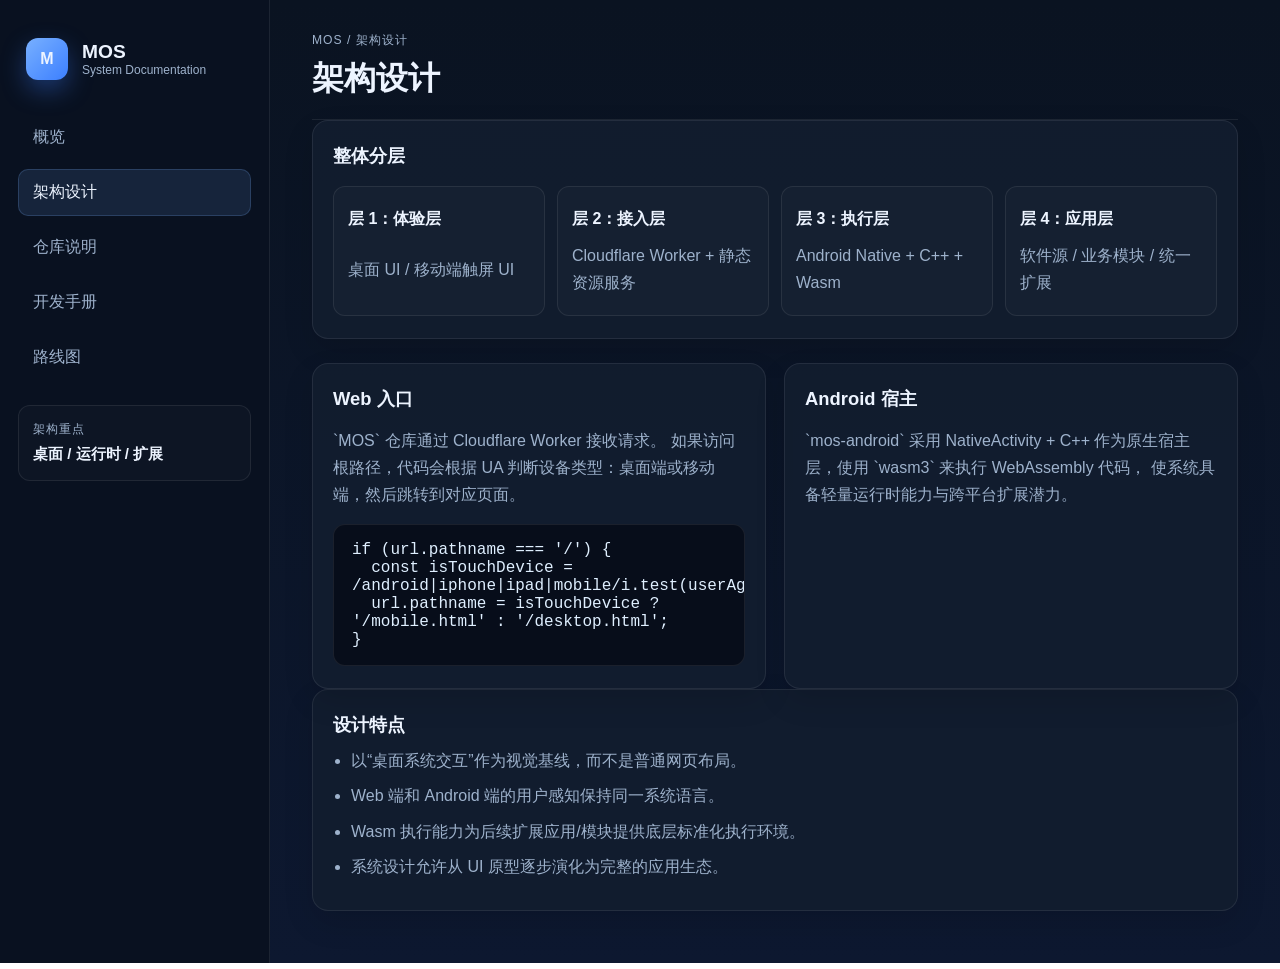
==== architecture.html @ e116a4de "为 mos-doc 创建 GitHub Pages 适配的完整文档站（含多页导航）" ====
<!doctype html>
<html lang="zh-CN">
  <head>
    <meta charset="utf-8" />
    <meta name="viewport" content="width=device-width, initial-scale=1" />
    <title>MOS 架构设计</title>
    <meta name="description" content="MOS 架构设计说明" />
    <link rel="stylesheet" href="./assets/style.css" />
  </head>
  <body>
    <div class="page-shell">
      <aside class="sidebar">
        <div class="brand-wrap">
          <div class="brand-mark">M</div>
          <div>
            <div class="brand-name">MOS</div>
            <div class="brand-subtitle">System Documentation</div>
          </div>
        </div>

        <nav class="nav" aria-label="主导航">
          <a class="nav-item" href="./index.html">概览</a>
          <a class="nav-item active" href="./architecture.html">架构设计</a>
          <a class="nav-item" href="./repos.html">仓库说明</a>
          <a class="nav-item" href="./development.html">开发手册</a>
          <a class="nav-item" href="./roadmap.html">路线图</a>
        </nav>

        <div class="mini-card">
          <div class="mini-label">架构重点</div>
          <div class="mini-value">桌面 / 运行时 / 扩展</div>
        </div>
      </aside>

      <main class="content">
        <header class="topbar">
          <div>
            <div class="crumb">MOS / 架构设计</div>
            <h1>架构设计</h1>
          </div>
        </header>

        <section class="card">
          <h3>整体分层</h3>
          <div class="layer-diagram">
            <div class="layer-box">
              <span class="layer-name">层 1：体验层</span>
              <span>桌面 UI / 移动端触屏 UI</span>
            </div>
            <div class="layer-box">
              <span class="layer-name">层 2：接入层</span>
              <span>Cloudflare Worker + 静态资源服务</span>
            </div>
            <div class="layer-box">
              <span class="layer-name">层 3：执行层</span>
              <span>Android Native + C++ + Wasm</span>
            </div>
            <div class="layer-box">
              <span class="layer-name">层 4：应用层</span>
              <span>软件源 / 业务模块 / 统一扩展</span>
            </div>
          </div>
        </section>

        <section class="card-grid two-col">
          <article class="card">
            <h3>Web 入口</h3>
            <p>
              `MOS` 仓库通过 Cloudflare Worker 接收请求。
              如果访问根路径，代码会根据 UA 判断设备类型：桌面端或移动端，然后跳转到对应页面。
            </p>
            <pre class="code-block">if (url.pathname === '/') {
  const isTouchDevice = /android|iphone|ipad|mobile/i.test(userAgent);
  url.pathname = isTouchDevice ? '/mobile.html' : '/desktop.html';
}</pre>
          </article>

          <article class="card">
            <h3>Android 宿主</h3>
            <p>
              `mos-android` 采用 NativeActivity + C++ 作为原生宿主层，使用 `wasm3` 来执行 WebAssembly 代码，
              使系统具备轻量运行时能力与跨平台扩展潜力。
            </p>
          </article>
        </section>

        <section class="card">
          <h3>设计特点</h3>
          <ul class="bullet-list">
            <li>以“桌面系统交互”作为视觉基线，而不是普通网页布局。</li>
            <li>Web 端和 Android 端的用户感知保持同一系统语言。</li>
            <li>Wasm 执行能力为后续扩展应用/模块提供底层标准化执行环境。</li>
            <li>系统设计允许从 UI 原型逐步演化为完整的应用生态。</li>
          </ul>
        </section>
      </main>
    </div>
  </body>
</html>
---- assets/style.css ----
:root {
  --bg: #0b1220;
  --bg-soft: #101b2d;
  --panel: #121d2f;
  --panel-strong: #17263f;
  --line: rgba(255,255,255,0.08);
  --line-strong: rgba(255,255,255,0.15);
  --text: #edf4ff;
  --muted: #9eb2cc;
  --primary: #78b0ff;
  --primary-strong: #3c7fff;
  --accent: #8bd8c7;
  --shadow: rgba(0, 0, 0, 0.2);
}

* { box-sizing: border-box; }
html { scroll-behavior: smooth; }
body {
  margin: 0;
  min-height: 100vh;
  background: linear-gradient(180deg, #0a1321 0%, #0d1830 100%);
  color: var(--text);
  font-family: "Segoe UI", "PingFang SC", "Microsoft YaHei", sans-serif;
}

a { color: inherit; text-decoration: none; }

.page-shell {
  display: grid;
  grid-template-columns: 270px minmax(0, 1fr);
  min-height: 100vh;
}

.sidebar {
  background: rgba(10, 18, 32, 0.98);
  border-right: 1px solid var(--line);
  padding: 28px 18px;
}

.brand-wrap {
  display: flex;
  align-items: center;
  gap: 14px;
  padding: 10px 8px 24px;
}

.brand-mark {
  width: 42px;
  height: 42px;
  border-radius: 12px;
  background: linear-gradient(135deg, var(--primary), var(--primary-strong));
  display: grid;
  place-items: center;
  font-weight: 800;
  box-shadow: 0 10px 25px rgba(60, 127, 255, 0.35);
}

.brand-name {
  font-size: 1.2rem;
  font-weight: 700;
}

.brand-subtitle {
  color: var(--muted);
  font-size: 0.75rem;
}

.nav {
  display: grid;
  gap: 8px;
  margin-top: 10px;
}

.nav-item {
  display: block;
  padding: 12px 14px;
  border-radius: 10px;
  color: var(--muted);
  border: 1px solid transparent;
  transition: 0.2s ease;
}

.nav-item:hover,
.nav-item.active {
  background: rgba(120, 176, 255, 0.12);
  color: var(--text);
  border-color: rgba(120, 176, 255, 0.2);
}

.mini-card {
  margin-top: 24px;
  padding: 16px 14px;
  border: 1px solid var(--line);
  border-radius: 12px;
  background: rgba(255,255,255,0.02);
}

.mini-label {
  color: var(--muted);
  font-size: 0.72rem;
  margin-bottom: 8px;
  letter-spacing: 0.08em;
  text-transform: uppercase;
}

.mini-value {
  font-size: 0.94rem;
  font-weight: 600;
}

.content {
  padding: 32px 42px 52px;
}

.topbar {
  display: flex;
  justify-content: space-between;
  align-items: center;
  padding-bottom: 18px;
  border-bottom: 1px solid var(--line);
}

.crumb {
  color: var(--muted);
  font-size: 0.76rem;
  letter-spacing: 0.08em;
  text-transform: uppercase;
}

h1 {
  margin: 8px 0 0;
  font-size: clamp(2rem, 2vw, 2.5rem);
}

h2 {
  margin: 0 0 12px;
  font-size: clamp(1.6rem, 2vw, 2.2rem);
}

h3 {
  margin-top: 0;
  margin-bottom: 10px;
  font-size: 1.15rem;
}

.header-action {
  display: inline-flex;
  align-items: center;
  justify-content: center;
  padding: 10px 16px;
  border-radius: 10px;
  background: rgba(120, 176, 255, 0.12);
  border: 1px solid rgba(120, 176, 255, 0.2);
}

.hero {
  margin-top: 28px;
  display: grid;
  grid-template-columns: 1.6fr 1fr;
  gap: 20px;
  background: linear-gradient(135deg, rgba(60,127,255,0.14), rgba(139,216,199,0.1));
  border: 1px solid var(--line-strong);
  border-radius: 18px;
  padding: 28px;
  box-shadow: 0 20px 35px var(--shadow);
}

.eyebrow {
  display: inline-block;
  margin-bottom: 10px;
  color: var(--accent);
  font-size: 0.75rem;
  font-weight: 700;
  letter-spacing: 0.12em;
  text-transform: uppercase;
}

.hero-text p {
  color: var(--muted);
  line-height: 1.8;
  margin: 0;
}

.hero-panel {
  display: grid;
  grid-template-columns: repeat(3, minmax(0, 1fr));
  gap: 12px;
  align-content: center;
}

.stat {
  padding: 18px 14px;
  border: 1px solid var(--line);
  border-radius: 12px;
  background: rgba(255,255,255,0.03);
  text-align: center;
}

.stat span {
  display: block;
  color: var(--muted);
  font-size: 0.72rem;
  margin-bottom: 10px;
}

.stat strong {
  font-size: 1.4rem;
}

.card-grid {
  display: grid;
  gap: 18px;
  margin-top: 24px;
}

.two-col {
  grid-template-columns: repeat(2, minmax(0, 1fr));
}

.card {
  background: rgba(18, 29, 47, 0.9);
  border: 1px solid var(--line);
  border-radius: 16px;
  padding: 22px 20px;
  box-shadow: 0 12px 30px rgba(0,0,0,0.12);
}

.card p,
.card li,
.card span {
  color: var(--muted);
  line-height: 1.7;
}

.stack {
  display: grid;
  gap: 12px;
  margin-top: 16px;
}

.stack-item {
  display: grid;
  gap: 4px;
  padding: 14px 16px;
  border: 1px solid var(--line);
  border-radius: 10px;
  background: rgba(255,255,255,0.02);
}

.stack-title {
  color: var(--text) !important;
  font-weight: 700;
}

.bullet-list,
.number-list {
  margin: 8px 0 0 18px;
  padding: 0;
}

.bullet-list li,
.number-list li {
  margin-bottom: 8px;
}

.compact li {
  margin-bottom: 6px;
}

.code-block {
  margin: 14px 0 0;
  padding: 16px 18px;
  border-radius: 12px;
  background: rgba(6, 11, 22, 0.8);
  border: 1px solid var(--line);
  color: #dfefff;
  font-family: "Consolas", "SFMono-Regular", monospace;
  white-space: pre-wrap;
  overflow-x: auto;
}

.layer-diagram {
  display: grid;
  grid-template-columns: repeat(4, minmax(0, 1fr));
  gap: 12px;
  margin-top: 18px;
}

.layer-box {
  display: grid;
  gap: 10px;
  padding: 18px 14px;
  min-height: 110px;
  border: 1px solid var(--line);
  border-radius: 12px;
  background: rgba(255,255,255,0.02);
}

.layer-name {
  color: var(--text) !important;
  font-weight: 700;
}

.milestone {
  min-height: 180px;
}

.phase {
  display: inline-block;
  margin-bottom: 8px;
  padding: 5px 10px;
  border-radius: 999px;
  background: rgba(139,216,199,0.12);
  color: var(--accent);
  font-size: 0.72rem;
  letter-spacing: 0.08em;
  text-transform: uppercase;
}

@media (max-width: 980px) {
  .page-shell {
    grid-template-columns: 1fr;
  }

  .sidebar {
    border-right: 0;
    border-bottom: 1px solid var(--line);
  }

  .content {
    padding: 24px 18px 40px;
  }

  .hero,
  .two-col,
  .layer-diagram {
    grid-template-columns: 1fr;
  }

  .hero-panel {
    grid-template-columns: repeat(3, minmax(0, 1fr));
  }
}

@media (max-width: 620px) {
  .hero-panel {
    grid-template-columns: 1fr;
  }

  .topbar {
    flex-direction: column;
    align-items: flex-start;
    gap: 12px;
  }
}
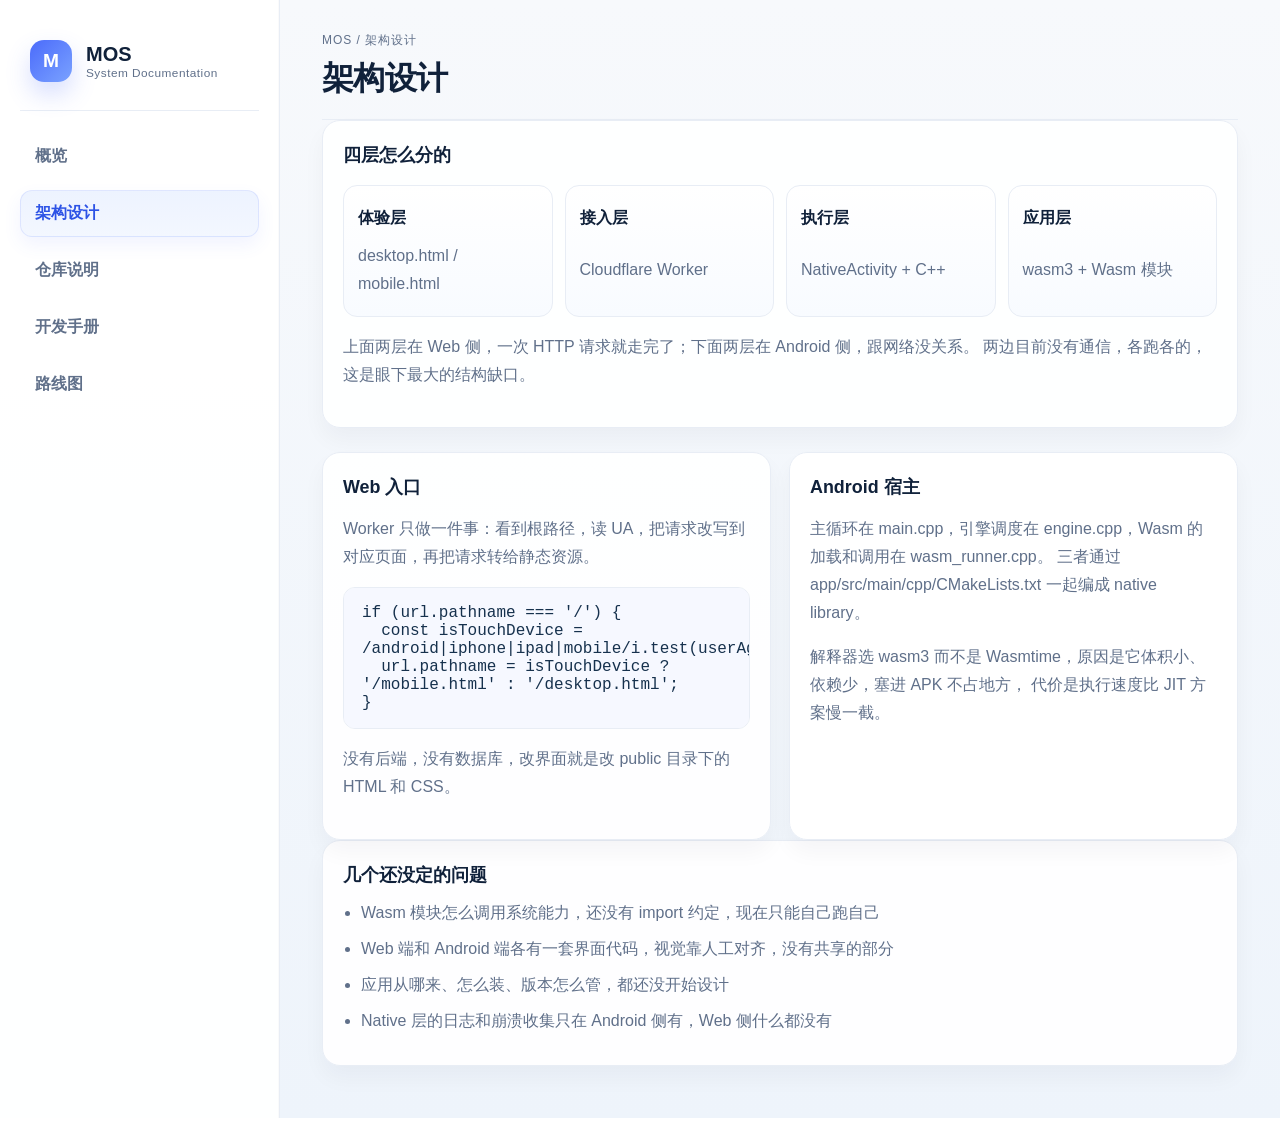
==== commit 58ce8f32: "重写文档站文案：改用具体事实描述现状，去掉空泛总结与装饰性模块" ====
--- a/architecture.html
+++ b/architecture.html
@@ -4,7 +4,7 @@
     <meta charset="utf-8" />
     <meta name="viewport" content="width=device-width, initial-scale=1" />
     <title>MOS 架构设计</title>
-    <meta name="description" content="MOS 架构设计说明" />
+    <meta name="description" content="MOS 的分层结构：Web 入口、Android 宿主与 Wasm 执行层" />
     <link rel="stylesheet" href="./assets/style.css" />
   </head>
   <body>
@@ -25,11 +25,6 @@
           <a class="nav-item" href="./development.html">开发手册</a>
           <a class="nav-item" href="./roadmap.html">路线图</a>
         </nav>
-
-        <div class="mini-card">
-          <div class="mini-label">架构重点</div>
-          <div class="mini-value">桌面 / 运行时 / 扩展</div>
-        </div>
       </aside>
 
       <main class="content">
@@ -41,158 +36,67 @@
         </header>
 
         <section class="card">
-          <h3>整体分层</h3>
+          <h3>四层怎么分的</h3>
           <div class="layer-diagram">
             <div class="layer-box">
-              <span class="layer-name">层 1：体验层</span>
-              <span>桌面 UI / 移动端触屏 UI</span>
+              <span class="layer-name">体验层</span>
+              <span>desktop.html / mobile.html</span>
             </div>
             <div class="layer-box">
-              <span class="layer-name">层 2：接入层</span>
-              <span>Cloudflare Worker + 静态资源服务</span>
+              <span class="layer-name">接入层</span>
+              <span>Cloudflare Worker</span>
             </div>
             <div class="layer-box">
-              <span class="layer-name">层 3：执行层</span>
-              <span>Android Native + C++ + Wasm</span>
+              <span class="layer-name">执行层</span>
+              <span>NativeActivity + C++</span>
             </div>
             <div class="layer-box">
-              <span class="layer-name">层 4：应用层</span>
-              <span>软件源 / 业务模块 / 统一扩展</span>
+              <span class="layer-name">应用层</span>
+              <span>wasm3 + Wasm 模块</span>
             </div>
           </div>
+          <p>
+            上面两层在 Web 侧，一次 HTTP 请求就走完了；下面两层在 Android 侧，跟网络没关系。
+            两边目前没有通信，各跑各的，这是眼下最大的结构缺口。
+          </p>
         </section>
 
         <section class="card-grid two-col">
           <article class="card">
             <h3>Web 入口</h3>
             <p>
-              `MOS` 仓库通过 Cloudflare Worker 接收请求。
-              如果访问根路径，代码会根据 UA 判断设备类型：桌面端或移动端，然后跳转到对应页面。
+              Worker 只做一件事：看到根路径，读 UA，把请求改写到对应页面，再把请求转给静态资源。
             </p>
             <pre class="code-block">if (url.pathname === '/') {
   const isTouchDevice = /android|iphone|ipad|mobile/i.test(userAgent);
   url.pathname = isTouchDevice ? '/mobile.html' : '/desktop.html';
 }</pre>
+            <p>没有后端，没有数据库，改界面就是改 public 目录下的 HTML 和 CSS。</p>
           </article>
 
           <article class="card">
             <h3>Android 宿主</h3>
             <p>
-              `mos-android` 采用 NativeActivity + C++ 作为原生宿主层，使用 `wasm3` 来执行 WebAssembly 代码，
-              使系统具备轻量运行时能力与跨平台扩展潜力。
+              主循环在 main.cpp，引擎调度在 engine.cpp，Wasm 的加载和调用在 wasm_runner.cpp。
+              三者通过 app/src/main/cpp/CMakeLists.txt 一起编成 native library。
+            </p>
+            <p>
+              解释器选 wasm3 而不是 Wasmtime，原因是它体积小、依赖少，塞进 APK 不占地方，
+              代价是执行速度比 JIT 方案慢一截。
             </p>
           </article>
         </section>
 
         <section class="card">
-          <h3>设计特点</h3>
+          <h3>几个还没定的问题</h3>
           <ul class="bullet-list">
-            <li>以“桌面系统交互”作为视觉基线，而不是普通网页布局。</li>
-            <li>Web 端和 Android 端的用户感知保持同一系统语言。</li>
-            <li>Wasm 执行能力为后续扩展应用/模块提供底层标准化执行环境。</li>
-            <li>系统设计允许从 UI 原型逐步演化为完整的应用生态。</li>
+            <li>Wasm 模块怎么调用系统能力，还没有 import 约定，现在只能自己跑自己</li>
+            <li>Web 端和 Android 端各有一套界面代码，视觉靠人工对齐，没有共享的部分</li>
+            <li>应用从哪来、怎么装、版本怎么管，都还没开始设计</li>
+            <li>Native 层的日志和崩溃收集只在 Android 侧有，Web 侧什么都没有</li>
           </ul>
         </section>
       </main>
     </div>
   </body>
 </html>
-
-
-
-
-
-
-
-
-
-
-
-
-
-
-
-
-
-
-
-
-
-
-
-
-
-
-
-
-
-
-
-
-
-
-
-
-
-
-
-
-
-
-
-
-
-
-
-
-
-
-
-
-
-
-
-
-
-
-
-
-
-
-
-
-
-
-
-
-
-
-
-
-
-
-
-
-
-
-
-
-
-
-
-
-
-
-
-
-
-
-
-
-
-
-
-
-
-
-
--- a/assets/style.css
+++ b/assets/style.css
@@ -1,16 +1,20 @@
 :root {
-  --bg: #0b1220;
-  --bg-soft: #101b2d;
-  --panel: #121d2f;
-  --panel-strong: #17263f;
-  --line: rgba(255,255,255,0.08);
-  --line-strong: rgba(255,255,255,0.15);
-  --text: #edf4ff;
-  --muted: #9eb2cc;
-  --primary: #78b0ff;
-  --primary-strong: #3c7fff;
-  --accent: #8bd8c7;
-  --shadow: rgba(0, 0, 0, 0.2);
+  --bg: #f5f7fb;
+  --bg-strong: #eef3fb;
+  --panel: #ffffff;
+  --panel-soft: #f8fbff;
+  --line: #e8edf5;
+  --line-strong: #dfe9f4;
+  --text: #1f2d3d;
+  --text-strong: #10213a;
+  --muted: #60708a;
+  --primary: #4b6bfb;
+  --primary-soft: #edf3ff;
+  --primary-strong: #2d53e6;
+  --accent: #18b4a7;
+  --warning: #fbbf24;
+  --shadow: rgba(31, 45, 61, 0.08);
+  --shadow-strong: rgba(31, 45, 61, 0.12);
 }
 
 * { box-sizing: border-box; }
@@ -18,94 +22,86 @@
 body {
   margin: 0;
   min-height: 100vh;
-  background: linear-gradient(180deg, #0a1321 0%, #0d1830 100%);
+  background: linear-gradient(180deg, #f7f9fc 0%, #eef4fb 100%);
   color: var(--text);
-  font-family: "Segoe UI", "PingFang SC", "Microsoft YaHei", sans-serif;
+  font-family: "Segoe UI", "PingFang SC", "Microsoft YaHei", "Helvetica Neue", sans-serif;
 }
 
 a { color: inherit; text-decoration: none; }
 
 .page-shell {
   display: grid;
-  grid-template-columns: 270px minmax(0, 1fr);
+  grid-template-columns: 280px minmax(0, 1fr);
   min-height: 100vh;
 }
 
 .sidebar {
-  background: rgba(10, 18, 32, 0.98);
+  background: rgba(255, 255, 255, 0.96);
   border-right: 1px solid var(--line);
-  padding: 28px 18px;
+  padding: 28px 20px;
+  box-shadow: inset -1px 0 0 rgba(30, 41, 59, 0.02);
 }
 
 .brand-wrap {
   display: flex;
   align-items: center;
   gap: 14px;
-  padding: 10px 8px 24px;
+  padding: 12px 10px 28px;
+  border-bottom: 1px solid var(--line);
 }
 
 .brand-mark {
   width: 42px;
   height: 42px;
-  border-radius: 12px;
-  background: linear-gradient(135deg, var(--primary), var(--primary-strong));
+  border-radius: 14px;
+  background: linear-gradient(135deg, var(--primary), #7aa2ff);
+  color: #fff;
   display: grid;
   place-items: center;
   font-weight: 800;
-  box-shadow: 0 10px 25px rgba(60, 127, 255, 0.35);
+  font-size: 1.2rem;
+  box-shadow: 0 12px 24px rgba(75, 107, 251, 0.22);
 }
 
 .brand-name {
-  font-size: 1.2rem;
-  font-weight: 700;
+  font-size: 1.25rem;
+  font-weight: 700;
+  color: var(--text-strong);
 }
 
 .brand-subtitle {
   color: var(--muted);
-  font-size: 0.75rem;
+  font-size: 0.74rem;
+  letter-spacing: 0.04em;
 }
 
 .nav {
   display: grid;
-  gap: 8px;
-  margin-top: 10px;
+  gap: 10px;
+  margin-top: 22px;
 }
 
 .nav-item {
   display: block;
   padding: 12px 14px;
-  border-radius: 10px;
+  border-radius: 12px;
   color: var(--muted);
   border: 1px solid transparent;
-  transition: 0.2s ease;
-}
-
-.nav-item:hover,
+  transition: all 0.2s ease;
+  font-weight: 600;
+}
+
+.nav-item:hover {
+  background: var(--primary-soft);
+  border-color: rgba(75, 107, 251, 0.1);
+  color: var(--primary-strong);
+}
+
 .nav-item.active {
-  background: rgba(120, 176, 255, 0.12);
-  color: var(--text);
-  border-color: rgba(120, 176, 255, 0.2);
-}
-
-.mini-card {
-  margin-top: 24px;
-  padding: 16px 14px;
-  border: 1px solid var(--line);
-  border-radius: 12px;
-  background: rgba(255,255,255,0.02);
-}
-
-.mini-label {
-  color: var(--muted);
-  font-size: 0.72rem;
-  margin-bottom: 8px;
-  letter-spacing: 0.08em;
-  text-transform: uppercase;
-}
-
-.mini-value {
-  font-size: 0.94rem;
-  font-weight: 600;
+  background: linear-gradient(180deg, var(--primary-soft) 0%, #f3f7ff 100%);
+  border-color: rgba(75, 107, 251, 0.12);
+  color: var(--primary-strong);
+  box-shadow: 0 8px 18px rgba(75, 107, 251, 0.08);
 }
 
 .content {
@@ -122,25 +118,30 @@
 
 .crumb {
   color: var(--muted);
-  font-size: 0.76rem;
+  font-size: 0.75rem;
   letter-spacing: 0.08em;
   text-transform: uppercase;
 }
 
 h1 {
   margin: 8px 0 0;
-  font-size: clamp(2rem, 2vw, 2.5rem);
+  color: var(--text-strong);
+  font-size: clamp(2rem, 2vw, 2.4rem);
+  letter-spacing: -0.02em;
 }
 
 h2 {
   margin: 0 0 12px;
-  font-size: clamp(1.6rem, 2vw, 2.2rem);
+  color: var(--text-strong);
+  font-size: clamp(1.6rem, 2vw, 2.1rem);
+  letter-spacing: -0.02em;
 }
 
 h3 {
   margin-top: 0;
-  margin-bottom: 10px;
-  font-size: 1.15rem;
+  margin-bottom: 12px;
+  color: var(--text-strong);
+  font-size: 1.12rem;
 }
 
 .header-action {
@@ -149,30 +150,22 @@
   justify-content: center;
   padding: 10px 16px;
   border-radius: 10px;
-  background: rgba(120, 176, 255, 0.12);
-  border: 1px solid rgba(120, 176, 255, 0.2);
+  background: linear-gradient(180deg, #ffffff 0%, #f5f8ff 100%);
+  border: 1px solid var(--line-strong);
+  color: var(--primary-strong);
+  font-weight: 700;
+  box-shadow: 0 8px 14px rgba(17, 24, 39, 0.04);
 }
 
 .hero {
-  margin-top: 28px;
-  display: grid;
-  grid-template-columns: 1.6fr 1fr;
-  gap: 20px;
-  background: linear-gradient(135deg, rgba(60,127,255,0.14), rgba(139,216,199,0.1));
+  margin-top: 26px;
+  display: grid;
+  grid-template-columns: 1fr;
+  background: linear-gradient(135deg, rgba(75,107,251,0.08), rgba(24,180,167,0.06));
   border: 1px solid var(--line-strong);
-  border-radius: 18px;
+  border-radius: 20px;
   padding: 28px;
-  box-shadow: 0 20px 35px var(--shadow);
-}
-
-.eyebrow {
-  display: inline-block;
-  margin-bottom: 10px;
-  color: var(--accent);
-  font-size: 0.75rem;
-  font-weight: 700;
-  letter-spacing: 0.12em;
-  text-transform: uppercase;
+  box-shadow: 0 18px 30px rgba(93, 116, 148, 0.08);
 }
 
 .hero-text p {
@@ -181,30 +174,8 @@
   margin: 0;
 }
 
-.hero-panel {
-  display: grid;
-  grid-template-columns: repeat(3, minmax(0, 1fr));
-  gap: 12px;
-  align-content: center;
-}
-
-.stat {
-  padding: 18px 14px;
-  border: 1px solid var(--line);
-  border-radius: 12px;
-  background: rgba(255,255,255,0.03);
-  text-align: center;
-}
-
-.stat span {
-  display: block;
-  color: var(--muted);
-  font-size: 0.72rem;
-  margin-bottom: 10px;
-}
-
-.stat strong {
-  font-size: 1.4rem;
+.hero-text p + p {
+  margin-top: 12px;
 }
 
 .card-grid {
@@ -218,18 +189,22 @@
 }
 
 .card {
-  background: rgba(18, 29, 47, 0.9);
-  border: 1px solid var(--line);
-  border-radius: 16px;
+  background: rgba(255,255,255,0.95);
+  border: 1px solid var(--line);
+  border-radius: 18px;
   padding: 22px 20px;
-  box-shadow: 0 12px 30px rgba(0,0,0,0.12);
+  box-shadow: 0 12px 22px rgba(15, 23, 42, 0.04);
 }
 
 .card p,
 .card li,
 .card span {
   color: var(--muted);
-  line-height: 1.7;
+  line-height: 1.75;
+}
+
+.en-line {
+  margin-top: 10px;
 }
 
 .stack {
@@ -243,18 +218,18 @@
   gap: 4px;
   padding: 14px 16px;
   border: 1px solid var(--line);
-  border-radius: 10px;
-  background: rgba(255,255,255,0.02);
+  border-radius: 12px;
+  background: linear-gradient(180deg, #ffffff 0%, #f9fbff 100%);
 }
 
 .stack-title {
-  color: var(--text) !important;
+  color: var(--text-strong) !important;
   font-weight: 700;
 }
 
 .bullet-list,
 .number-list {
-  margin: 8px 0 0 18px;
+  margin: 10px 0 0 18px;
   padding: 0;
 }
 
@@ -271,9 +246,9 @@
   margin: 14px 0 0;
   padding: 16px 18px;
   border-radius: 12px;
-  background: rgba(6, 11, 22, 0.8);
-  border: 1px solid var(--line);
-  color: #dfefff;
+  background: #f6f8ff;
+  border: 1px solid var(--line);
+  color: #16314d;
   font-family: "Consolas", "SFMono-Regular", monospace;
   white-space: pre-wrap;
   overflow-x: auto;
@@ -292,12 +267,13 @@
   padding: 18px 14px;
   min-height: 110px;
   border: 1px solid var(--line);
-  border-radius: 12px;
-  background: rgba(255,255,255,0.02);
+  border-radius: 14px;
+  background: linear-gradient(180deg, #ffffff 0%, #f8fbff 100%);
+  box-shadow: inset 0 1px 0 rgba(255,255,255,0.8);
 }
 
 .layer-name {
-  color: var(--text) !important;
+  color: var(--text-strong) !important;
   font-weight: 700;
 }
 
@@ -310,11 +286,67 @@
   margin-bottom: 8px;
   padding: 5px 10px;
   border-radius: 999px;
-  background: rgba(139,216,199,0.12);
-  color: var(--accent);
+  background: rgba(24,180,167,0.12);
+  color: #0d8e80;
   font-size: 0.72rem;
+  font-weight: 700;
   letter-spacing: 0.08em;
   text-transform: uppercase;
+}
+
+code {
+  padding: 1px 5px;
+  border-radius: 5px;
+  background: #eef3ff;
+  color: #16314d;
+  font-family: "Consolas", "SFMono-Regular", monospace;
+  font-size: 0.9em;
+}
+
+.card a {
+  color: var(--primary-strong);
+  text-decoration: underline;
+  text-underline-offset: 2px;
+}
+
+.content > p {
+  margin: 22px 0 0;
+  color: var(--muted);
+  line-height: 1.8;
+}
+
+.phase.doing {
+  background: rgba(251, 191, 36, 0.18);
+  color: #a16207;
+}
+
+.table-wrap {
+  margin-top: 16px;
+  overflow-x: auto;
+}
+
+.spec-table {
+  width: 100%;
+  border-collapse: collapse;
+  background: #ffffff;
+  border: 1px solid var(--line);
+  border-radius: 12px;
+  overflow: hidden;
+}
+
+.spec-table th,
+.spec-table td {
+  padding: 12px 14px;
+  border: 1px solid var(--line);
+  text-align: left;
+  vertical-align: top;
+  color: var(--muted);
+}
+
+.spec-table th {
+  color: var(--text-strong);
+  background: linear-gradient(180deg, #f9fbff 0%, #f1f6ff 100%);
+  font-weight: 700;
 }
 
 @media (max-width: 980px) {
@@ -331,22 +363,13 @@
     padding: 24px 18px 40px;
   }
 
-  .hero,
   .two-col,
   .layer-diagram {
     grid-template-columns: 1fr;
   }
-
-  .hero-panel {
-    grid-template-columns: repeat(3, minmax(0, 1fr));
-  }
 }
 
 @media (max-width: 620px) {
-  .hero-panel {
-    grid-template-columns: 1fr;
-  }
-
   .topbar {
     flex-direction: column;
     align-items: flex-start;
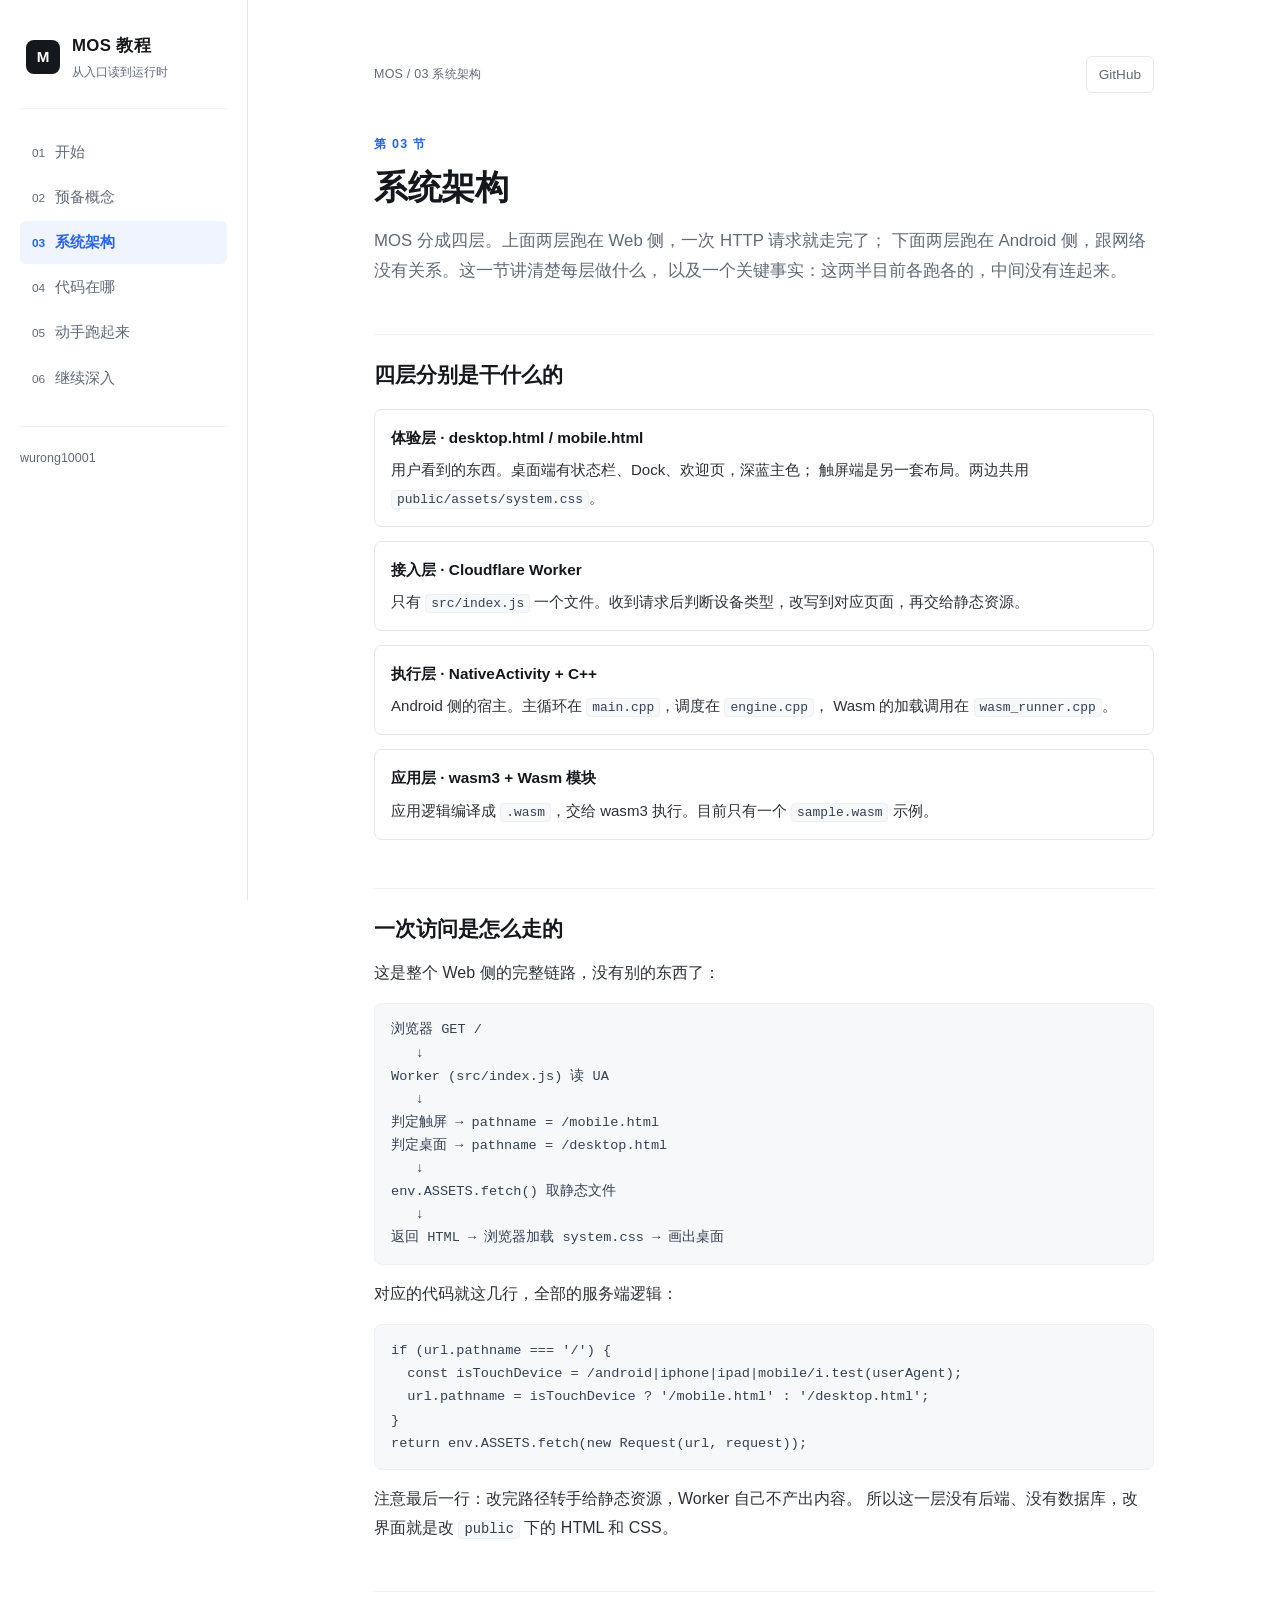
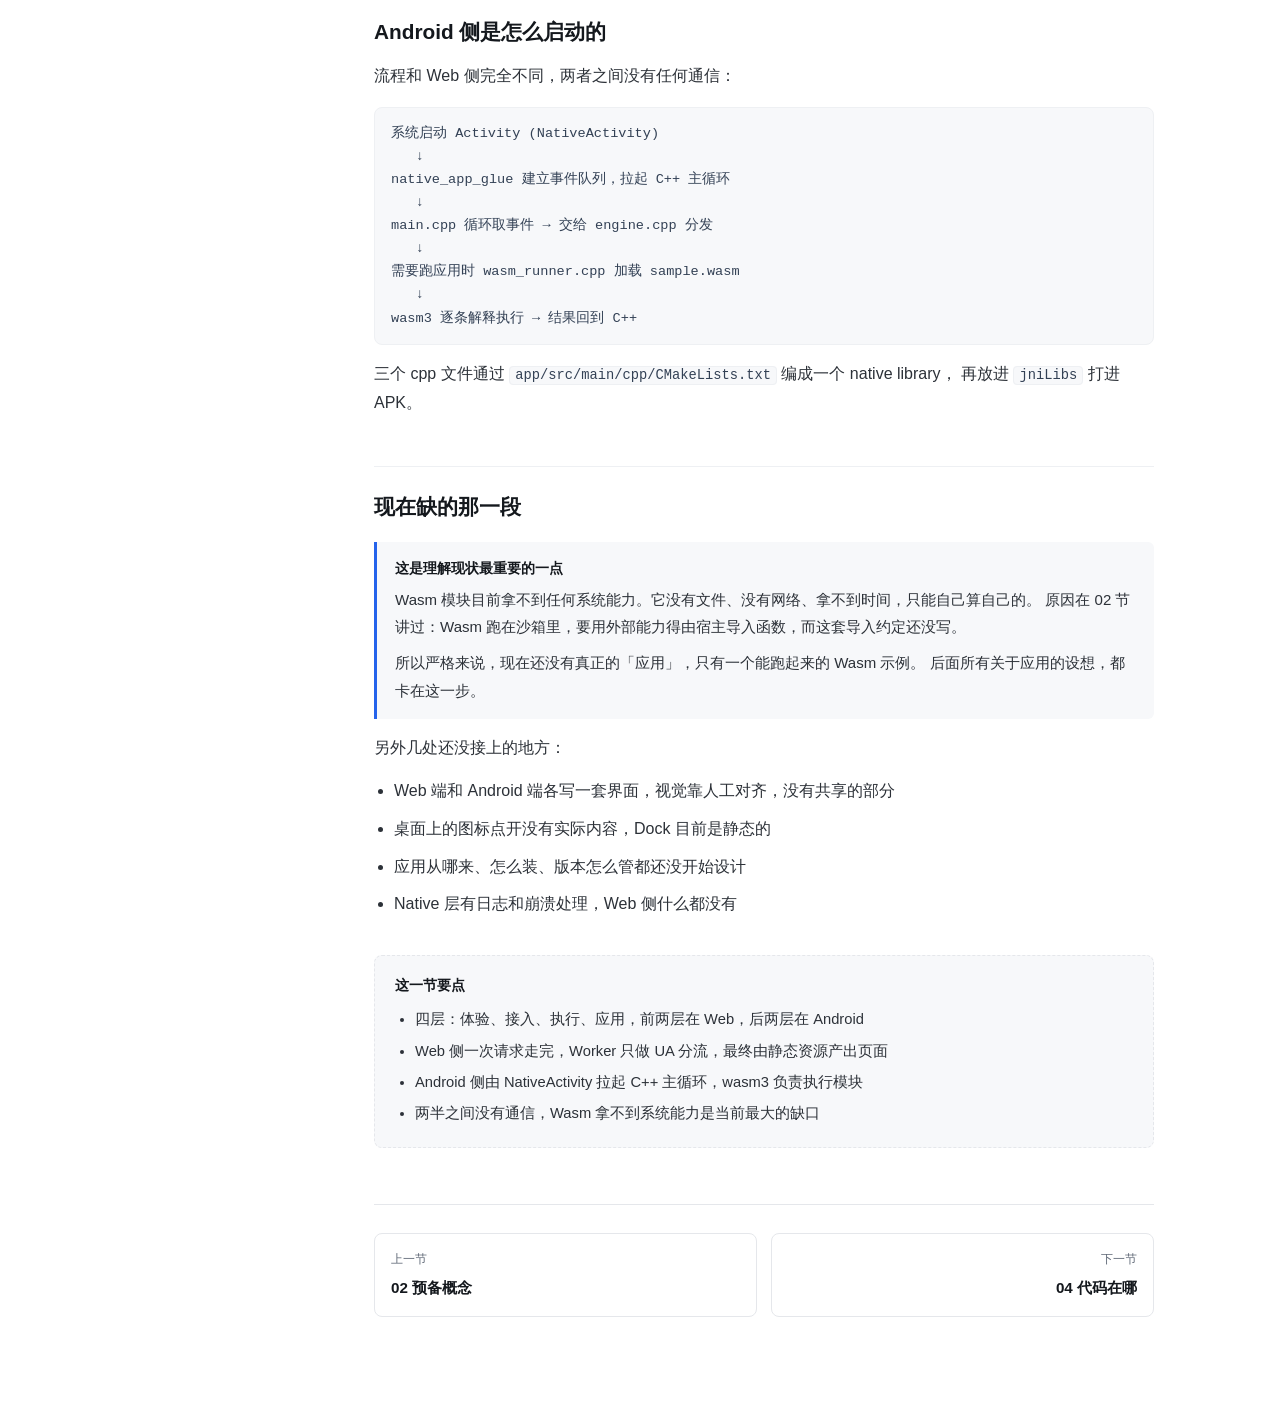
==== commit 59d71f32: "文档站改为教学教程结构：纯白阅读型排版，六章节顺序编排，新增预备概念页" ====
--- a/architecture.html
+++ b/architecture.html
@@ -3,8 +3,8 @@
   <head>
     <meta charset="utf-8" />
     <meta name="viewport" content="width=device-width, initial-scale=1" />
-    <title>MOS 架构设计</title>
-    <meta name="description" content="MOS 的分层结构：Web 入口、Android 宿主与 Wasm 执行层" />
+    <title>MOS 教程 · 系统架构</title>
+    <meta name="description" content="MOS 的四层结构：体验层、接入层、执行层、应用层，以及一次请求的实际走向" />
     <link rel="stylesheet" href="./assets/style.css" />
   </head>
   <body>
@@ -13,89 +13,151 @@
         <div class="brand-wrap">
           <div class="brand-mark">M</div>
           <div>
-            <div class="brand-name">MOS</div>
-            <div class="brand-subtitle">System Documentation</div>
+            <div class="brand-name">MOS 教程</div>
+            <div class="brand-subtitle">从入口读到运行时</div>
           </div>
         </div>
 
-        <nav class="nav" aria-label="主导航">
-          <a class="nav-item" href="./index.html">概览</a>
-          <a class="nav-item active" href="./architecture.html">架构设计</a>
-          <a class="nav-item" href="./repos.html">仓库说明</a>
-          <a class="nav-item" href="./development.html">开发手册</a>
-          <a class="nav-item" href="./roadmap.html">路线图</a>
+        <nav class="nav" aria-label="章节导航">
+          <a class="nav-item" href="./index.html"><span class="nav-no">01</span>开始</a>
+          <a class="nav-item" href="./concepts.html"><span class="nav-no">02</span>预备概念</a>
+          <a class="nav-item active" href="./architecture.html"><span class="nav-no">03</span>系统架构</a>
+          <a class="nav-item" href="./repos.html"><span class="nav-no">04</span>代码在哪</a>
+          <a class="nav-item" href="./development.html"><span class="nav-no">05</span>动手跑起来</a>
+          <a class="nav-item" href="./roadmap.html"><span class="nav-no">06</span>继续深入</a>
         </nav>
+
+        <div class="sidebar-foot">
+          <a href="https://github.com/wurong10001" target="_blank" rel="noreferrer">wurong10001</a>
+        </div>
       </aside>
 
       <main class="content">
-        <header class="topbar">
-          <div>
-            <div class="crumb">MOS / 架构设计</div>
-            <h1>架构设计</h1>
-          </div>
-        </header>
+        <div class="wrap">
+          <header class="topbar">
+            <div class="crumb">MOS / 03 系统架构</div>
+            <a class="header-action" href="https://github.com/wurong10001" target="_blank" rel="noreferrer">GitHub</a>
+          </header>
 
-        <section class="card">
-          <h3>四层怎么分的</h3>
-          <div class="layer-diagram">
-            <div class="layer-box">
-              <span class="layer-name">体验层</span>
-              <span>desktop.html / mobile.html</span>
+          <span class="lesson-no">第 03 节</span>
+          <h1>系统架构</h1>
+
+          <p class="lead">
+            MOS 分成四层。上面两层跑在 Web 侧，一次 HTTP 请求就走完了；
+            下面两层跑在 Android 侧，跟网络没有关系。这一节讲清楚每层做什么，
+            以及一个关键事实：这两半目前各跑各的，中间没有连起来。
+          </p>
+
+          <h2>四层分别是干什么的</h2>
+          <div class="term-list">
+            <div class="term">
+              <span class="term-name">体验层 · desktop.html / mobile.html</span>
+              <p>
+                用户看到的东西。桌面端有状态栏、Dock、欢迎页，深蓝主色；
+                触屏端是另一套布局。两边共用 <code>public/assets/system.css</code>。
+              </p>
             </div>
-            <div class="layer-box">
-              <span class="layer-name">接入层</span>
-              <span>Cloudflare Worker</span>
+            <div class="term">
+              <span class="term-name">接入层 · Cloudflare Worker</span>
+              <p>
+                只有 <code>src/index.js</code> 一个文件。收到请求后判断设备类型，改写到对应页面，再交给静态资源。
+              </p>
             </div>
-            <div class="layer-box">
-              <span class="layer-name">执行层</span>
-              <span>NativeActivity + C++</span>
+            <div class="term">
+              <span class="term-name">执行层 · NativeActivity + C++</span>
+              <p>
+                Android 侧的宿主。主循环在 <code>main.cpp</code>，调度在 <code>engine.cpp</code>，
+                Wasm 的加载调用在 <code>wasm_runner.cpp</code>。
+              </p>
             </div>
-            <div class="layer-box">
-              <span class="layer-name">应用层</span>
-              <span>wasm3 + Wasm 模块</span>
+            <div class="term">
+              <span class="term-name">应用层 · wasm3 + Wasm 模块</span>
+              <p>
+                应用逻辑编译成 <code>.wasm</code>，交给 wasm3 执行。目前只有一个 <code>sample.wasm</code> 示例。
+              </p>
             </div>
           </div>
-          <p>
-            上面两层在 Web 侧，一次 HTTP 请求就走完了；下面两层在 Android 侧，跟网络没关系。
-            两边目前没有通信，各跑各的，这是眼下最大的结构缺口。
-          </p>
-        </section>
 
-        <section class="card-grid two-col">
-          <article class="card">
-            <h3>Web 入口</h3>
-            <p>
-              Worker 只做一件事：看到根路径，读 UA，把请求改写到对应页面，再把请求转给静态资源。
-            </p>
-            <pre class="code-block">if (url.pathname === '/') {
+          <h2>一次访问是怎么走的</h2>
+          <p>这是整个 Web 侧的完整链路，没有别的东西了：</p>
+          <pre class="flow">浏览器 GET /
+   ↓
+Worker (src/index.js) 读 UA
+   ↓
+判定触屏 → pathname = /mobile.html
+判定桌面 → pathname = /desktop.html
+   ↓
+env.ASSETS.fetch() 取静态文件
+   ↓
+返回 HTML → 浏览器加载 system.css → 画出桌面</pre>
+          <p>对应的代码就这几行，全部的服务端逻辑：</p>
+          <pre class="code-block">if (url.pathname === '/') {
   const isTouchDevice = /android|iphone|ipad|mobile/i.test(userAgent);
   url.pathname = isTouchDevice ? '/mobile.html' : '/desktop.html';
-}</pre>
-            <p>没有后端，没有数据库，改界面就是改 public 目录下的 HTML 和 CSS。</p>
-          </article>
+}
+return env.ASSETS.fetch(new Request(url, request));</pre>
+          <p>
+            注意最后一行：改完路径转手给静态资源，Worker 自己不产出内容。
+            所以这一层没有后端、没有数据库，改界面就是改 <code>public</code> 下的 HTML 和 CSS。
+          </p>
 
-          <article class="card">
-            <h3>Android 宿主</h3>
+          <h2>Android 侧是怎么启动的</h2>
+          <p>流程和 Web 侧完全不同，两者之间没有任何通信：</p>
+          <pre class="flow">系统启动 Activity (NativeActivity)
+   ↓
+native_app_glue 建立事件队列，拉起 C++ 主循环
+   ↓
+main.cpp 循环取事件 → 交给 engine.cpp 分发
+   ↓
+需要跑应用时 wasm_runner.cpp 加载 sample.wasm
+   ↓
+wasm3 逐条解释执行 → 结果回到 C++</pre>
+          <p>
+            三个 cpp 文件通过 <code>app/src/main/cpp/CMakeLists.txt</code> 编成一个 native library，
+            再放进 <code>jniLibs</code> 打进 APK。
+          </p>
+
+          <h2>现在缺的那一段</h2>
+          <div class="callout">
+            <span class="label">这是理解现状最重要的一点</span>
             <p>
-              主循环在 main.cpp，引擎调度在 engine.cpp，Wasm 的加载和调用在 wasm_runner.cpp。
-              三者通过 app/src/main/cpp/CMakeLists.txt 一起编成 native library。
+              Wasm 模块目前拿不到任何系统能力。它没有文件、没有网络、拿不到时间，只能自己算自己的。
+              原因在 02 节讲过：Wasm 跑在沙箱里，要用外部能力得由宿主导入函数，而这套导入约定还没写。
             </p>
             <p>
-              解释器选 wasm3 而不是 Wasmtime，原因是它体积小、依赖少，塞进 APK 不占地方，
-              代价是执行速度比 JIT 方案慢一截。
+              所以严格来说，现在还没有真正的「应用」，只有一个能跑起来的 Wasm 示例。
+              后面所有关于应用的设想，都卡在这一步。
             </p>
-          </article>
-        </section>
+          </div>
+          <p>另外几处还没接上的地方：</p>
+          <ul class="bullet-list">
+            <li>Web 端和 Android 端各写一套界面，视觉靠人工对齐，没有共享的部分</li>
+            <li>桌面上的图标点开没有实际内容，Dock 目前是静态的</li>
+            <li>应用从哪来、怎么装、版本怎么管都还没开始设计</li>
+            <li>Native 层有日志和崩溃处理，Web 侧什么都没有</li>
+          </ul>
 
-        <section class="card">
-          <h3>几个还没定的问题</h3>
-          <ul class="bullet-list">
-            <li>Wasm 模块怎么调用系统能力，还没有 import 约定，现在只能自己跑自己</li>
-            <li>Web 端和 Android 端各有一套界面代码，视觉靠人工对齐，没有共享的部分</li>
-            <li>应用从哪来、怎么装、版本怎么管，都还没开始设计</li>
-            <li>Native 层的日志和崩溃收集只在 Android 侧有，Web 侧什么都没有</li>
-          </ul>
-        </section>
+          <div class="check">
+            <h3>这一节要点</h3>
+            <ul>
+              <li>四层：体验、接入、执行、应用，前两层在 Web，后两层在 Android</li>
+              <li>Web 侧一次请求走完，Worker 只做 UA 分流，最终由静态资源产出页面</li>
+              <li>Android 侧由 NativeActivity 拉起 C++ 主循环，wasm3 负责执行模块</li>
+              <li>两半之间没有通信，Wasm 拿不到系统能力是当前最大的缺口</li>
+            </ul>
+          </div>
+
+          <nav class="pager">
+            <a class="pager-item" href="./concepts.html">
+              <span>上一节</span>
+              <strong>02 预备概念</strong>
+            </a>
+            <a class="pager-item pager-next" href="./repos.html">
+              <span>下一节</span>
+              <strong>04 代码在哪</strong>
+            </a>
+          </nav>
+        </div>
       </main>
     </div>
   </body>
--- a/assets/style.css
+++ b/assets/style.css
@@ -1,236 +1,306 @@
 :root {
-  --bg: #f5f7fb;
-  --bg-strong: #eef3fb;
-  --panel: #ffffff;
-  --panel-soft: #f8fbff;
-  --line: #e8edf5;
-  --line-strong: #dfe9f4;
-  --text: #1f2d3d;
-  --text-strong: #10213a;
-  --muted: #60708a;
-  --primary: #4b6bfb;
-  --primary-soft: #edf3ff;
-  --primary-strong: #2d53e6;
-  --accent: #18b4a7;
-  --warning: #fbbf24;
-  --shadow: rgba(31, 45, 61, 0.08);
-  --shadow-strong: rgba(31, 45, 61, 0.12);
+  --bg: #ffffff;
+  --soft: #f7f8fa;
+  --line: #e5e7eb;
+  --line-soft: #eef0f3;
+  --text: #2c3138;
+  --text-strong: #14181d;
+  --muted: #616a78;
+  --primary: #2563eb;
+  --primary-soft: #eff4ff;
+  --code-bg: #f7f8fa;
 }
 
 * { box-sizing: border-box; }
+
 html { scroll-behavior: smooth; }
+
 body {
   margin: 0;
   min-height: 100vh;
-  background: linear-gradient(180deg, #f7f9fc 0%, #eef4fb 100%);
+  background: var(--bg);
   color: var(--text);
-  font-family: "Segoe UI", "PingFang SC", "Microsoft YaHei", "Helvetica Neue", sans-serif;
-}
-
-a { color: inherit; text-decoration: none; }
+  font-family: -apple-system, BlinkMacSystemFont, "Segoe UI", "PingFang SC", "Hiragino Sans GB", "Microsoft YaHei", sans-serif;
+  font-size: 16px;
+  line-height: 1.85;
+  -webkit-font-smoothing: antialiased;
+}
+
+a { color: var(--primary); text-decoration: none; }
+a:hover { text-decoration: underline; }
 
 .page-shell {
   display: grid;
-  grid-template-columns: 280px minmax(0, 1fr);
+  grid-template-columns: 248px minmax(0, 1fr);
   min-height: 100vh;
 }
 
+/* 侧边栏 */
 .sidebar {
-  background: rgba(255, 255, 255, 0.96);
+  background: var(--bg);
   border-right: 1px solid var(--line);
-  padding: 28px 20px;
-  box-shadow: inset -1px 0 0 rgba(30, 41, 59, 0.02);
+  padding: 30px 20px 40px;
+  position: sticky;
+  top: 0;
+  height: 100vh;
+  overflow-y: auto;
 }
 
 .brand-wrap {
   display: flex;
   align-items: center;
-  gap: 14px;
-  padding: 12px 10px 28px;
-  border-bottom: 1px solid var(--line);
+  gap: 12px;
+  padding: 0 6px 24px;
+  border-bottom: 1px solid var(--line-soft);
 }
 
 .brand-mark {
-  width: 42px;
-  height: 42px;
-  border-radius: 14px;
-  background: linear-gradient(135deg, var(--primary), #7aa2ff);
+  width: 34px;
+  height: 34px;
+  border-radius: 8px;
+  background: var(--text-strong);
   color: #fff;
   display: grid;
   place-items: center;
-  font-weight: 800;
-  font-size: 1.2rem;
-  box-shadow: 0 12px 24px rgba(75, 107, 251, 0.22);
+  font-weight: 700;
+  font-size: 0.95rem;
+  flex-shrink: 0;
 }
 
 .brand-name {
-  font-size: 1.25rem;
+  font-size: 1.05rem;
   font-weight: 700;
   color: var(--text-strong);
+  letter-spacing: 0.02em;
 }
 
 .brand-subtitle {
   color: var(--muted);
+  font-size: 0.76rem;
+}
+
+.nav {
+  display: grid;
+  gap: 2px;
+  margin-top: 22px;
+}
+
+.nav-item {
+  display: flex;
+  align-items: baseline;
+  gap: 10px;
+  padding: 8px 10px;
+  border-radius: 6px;
+  color: var(--muted);
+  font-size: 0.92rem;
+  border-left: 2px solid transparent;
+  transition: background 0.15s ease, color 0.15s ease;
+}
+
+.nav-item:hover {
+  background: var(--soft);
+  color: var(--text);
+  text-decoration: none;
+}
+
+.nav-no {
   font-size: 0.74rem;
-  letter-spacing: 0.04em;
-}
-
-.nav {
-  display: grid;
-  gap: 10px;
-  margin-top: 22px;
-}
-
-.nav-item {
-  display: block;
-  padding: 12px 14px;
-  border-radius: 12px;
-  color: var(--muted);
-  border: 1px solid transparent;
-  transition: all 0.2s ease;
+  color: var(--muted);
+  font-variant-numeric: tabular-nums;
+}
+
+.nav-item.active {
+  background: var(--primary-soft);
+  color: var(--primary);
   font-weight: 600;
 }
 
-.nav-item:hover {
-  background: var(--primary-soft);
-  border-color: rgba(75, 107, 251, 0.1);
-  color: var(--primary-strong);
-}
-
-.nav-item.active {
-  background: linear-gradient(180deg, var(--primary-soft) 0%, #f3f7ff 100%);
-  border-color: rgba(75, 107, 251, 0.12);
-  color: var(--primary-strong);
-  box-shadow: 0 8px 18px rgba(75, 107, 251, 0.08);
-}
-
+.nav-item.active .nav-no { color: var(--primary); }
+
+.sidebar-foot {
+  margin-top: 26px;
+  padding-top: 20px;
+  border-top: 1px solid var(--line-soft);
+  font-size: 0.78rem;
+  color: var(--muted);
+}
+
+.sidebar-foot a { color: var(--muted); }
+.sidebar-foot a:hover { color: var(--primary); }
+
+/* 内容区 */
 .content {
-  padding: 32px 42px 52px;
+  padding: 56px 48px 88px;
+}
+
+.wrap {
+  max-width: 780px;
+  margin: 0 auto;
 }
 
 .topbar {
   display: flex;
   justify-content: space-between;
   align-items: center;
-  padding-bottom: 18px;
-  border-bottom: 1px solid var(--line);
+  margin-bottom: 40px;
 }
 
 .crumb {
   color: var(--muted);
-  font-size: 0.75rem;
-  letter-spacing: 0.08em;
-  text-transform: uppercase;
+  font-size: 0.78rem;
+  letter-spacing: 0.02em;
+}
+
+.header-action {
+  font-size: 0.85rem;
+  color: var(--muted);
+  border: 1px solid var(--line);
+  border-radius: 6px;
+  padding: 5px 12px;
+}
+
+.header-action:hover {
+  border-color: var(--primary);
+  color: var(--primary);
+  text-decoration: none;
+}
+
+/* 章节头 */
+.lesson-no {
+  display: block;
+  color: var(--primary);
+  font-size: 0.78rem;
+  font-weight: 600;
+  letter-spacing: 0.1em;
+  margin-bottom: 10px;
 }
 
 h1 {
-  margin: 8px 0 0;
-  color: var(--text-strong);
-  font-size: clamp(2rem, 2vw, 2.4rem);
-  letter-spacing: -0.02em;
+  margin: 0;
+  color: var(--text-strong);
+  font-size: 2.1rem;
+  line-height: 1.3;
+  letter-spacing: -0.01em;
+}
+
+.lead {
+  margin: 16px 0 0;
+  font-size: 1.05rem;
+  color: var(--muted);
+  line-height: 1.8;
 }
 
 h2 {
-  margin: 0 0 12px;
-  color: var(--text-strong);
-  font-size: clamp(1.6rem, 2vw, 2.1rem);
-  letter-spacing: -0.02em;
+  margin: 48px 0 14px;
+  padding-top: 24px;
+  border-top: 1px solid var(--line-soft);
+  color: var(--text-strong);
+  font-size: 1.3rem;
+  line-height: 1.5;
 }
 
 h3 {
-  margin-top: 0;
-  margin-bottom: 12px;
-  color: var(--text-strong);
-  font-size: 1.12rem;
-}
-
-.header-action {
-  display: inline-flex;
-  align-items: center;
-  justify-content: center;
-  padding: 10px 16px;
-  border-radius: 10px;
-  background: linear-gradient(180deg, #ffffff 0%, #f5f8ff 100%);
-  border: 1px solid var(--line-strong);
-  color: var(--primary-strong);
+  margin: 30px 0 10px;
+  color: var(--text-strong);
+  font-size: 1.02rem;
   font-weight: 700;
-  box-shadow: 0 8px 14px rgba(17, 24, 39, 0.04);
-}
-
-.hero {
-  margin-top: 26px;
-  display: grid;
-  grid-template-columns: 1fr;
-  background: linear-gradient(135deg, rgba(75,107,251,0.08), rgba(24,180,167,0.06));
-  border: 1px solid var(--line-strong);
-  border-radius: 20px;
-  padding: 28px;
-  box-shadow: 0 18px 30px rgba(93, 116, 148, 0.08);
-}
-
-.hero-text p {
-  color: var(--muted);
-  line-height: 1.8;
-  margin: 0;
-}
-
-.hero-text p + p {
-  margin-top: 12px;
-}
-
-.card-grid {
-  display: grid;
-  gap: 18px;
-  margin-top: 24px;
-}
-
-.two-col {
-  grid-template-columns: repeat(2, minmax(0, 1fr));
-}
-
-.card {
-  background: rgba(255,255,255,0.95);
-  border: 1px solid var(--line);
-  border-radius: 18px;
-  padding: 22px 20px;
-  box-shadow: 0 12px 22px rgba(15, 23, 42, 0.04);
-}
-
-.card p,
-.card li,
-.card span {
-  color: var(--muted);
-  line-height: 1.75;
-}
-
-.en-line {
-  margin-top: 10px;
-}
-
-.stack {
-  display: grid;
-  gap: 12px;
-  margin-top: 16px;
-}
-
-.stack-item {
-  display: grid;
-  gap: 4px;
+}
+
+p {
+  margin: 14px 0 0;
+  line-height: 1.85;
+}
+
+h2 + p,
+h3 + p { margin-top: 10px; }
+
+strong { color: var(--text-strong); font-weight: 600; }
+
+code {
+  padding: 1px 5px;
+  border-radius: 4px;
+  background: var(--code-bg);
+  border: 1px solid var(--line-soft);
+  color: #334155;
+  font-family: "SFMono-Regular", Consolas, "Liberation Mono", monospace;
+  font-size: 0.86em;
+}
+
+/* 代码块 */
+.code-block,
+.flow {
+  margin: 16px 0 0;
   padding: 14px 16px;
-  border: 1px solid var(--line);
-  border-radius: 12px;
-  background: linear-gradient(180deg, #ffffff 0%, #f9fbff 100%);
-}
-
-.stack-title {
-  color: var(--text-strong) !important;
+  border-radius: 8px;
+  background: var(--code-bg);
+  border: 1px solid var(--line-soft);
+  color: #334155;
+  font-family: "SFMono-Regular", Consolas, "Liberation Mono", monospace;
+  font-size: 0.85rem;
+  line-height: 1.7;
+  overflow-x: auto;
+}
+
+.code-block { white-space: pre-wrap; }
+.flow { white-space: pre; }
+
+/* 提示框 */
+.callout {
+  margin: 20px 0 0;
+  padding: 14px 18px;
+  background: var(--soft);
+  border-left: 3px solid var(--primary);
+  border-radius: 0 6px 6px 0;
+  font-size: 0.94rem;
+  color: var(--text);
+}
+
+.callout p { margin: 0; }
+.callout p + p { margin-top: 8px; }
+.callout .label {
+  display: block;
+  font-weight: 600;
+  color: var(--text-strong);
+  margin-bottom: 4px;
+  font-size: 0.86rem;
+}
+
+/* 步骤 */
+.steps {
+  margin: 18px 0 0;
+  padding: 0;
+  list-style: none;
+  counter-reset: step;
+}
+
+.steps > li {
+  position: relative;
+  padding: 0 0 0 38px;
+  margin-bottom: 18px;
+  counter-increment: step;
+}
+
+.steps > li::before {
+  content: counter(step);
+  position: absolute;
+  left: 0;
+  top: 2px;
+  width: 24px;
+  height: 24px;
+  border-radius: 50%;
+  background: var(--primary-soft);
+  color: var(--primary);
+  font-size: 0.78rem;
   font-weight: 700;
-}
-
+  display: grid;
+  place-items: center;
+}
+
+/* 列表 */
 .bullet-list,
 .number-list {
-  margin: 10px 0 0 18px;
-  padding: 0;
+  margin: 14px 0 0;
+  padding-left: 20px;
 }
 
 .bullet-list li,
@@ -238,142 +308,151 @@
   margin-bottom: 8px;
 }
 
-.compact li {
-  margin-bottom: 6px;
-}
-
-.code-block {
-  margin: 14px 0 0;
-  padding: 16px 18px;
-  border-radius: 12px;
-  background: #f6f8ff;
+.compact li { margin-bottom: 4px; }
+
+/* 术语表 */
+.term-list {
+  margin: 18px 0 0;
+  display: grid;
+  gap: 14px;
+}
+
+.term {
+  padding: 14px 16px;
   border: 1px solid var(--line);
-  color: #16314d;
-  font-family: "Consolas", "SFMono-Regular", monospace;
-  white-space: pre-wrap;
-  overflow-x: auto;
-}
-
-.layer-diagram {
-  display: grid;
-  grid-template-columns: repeat(4, minmax(0, 1fr));
-  gap: 12px;
-  margin-top: 18px;
-}
-
-.layer-box {
-  display: grid;
-  gap: 10px;
-  padding: 18px 14px;
-  min-height: 110px;
+  border-radius: 8px;
+}
+
+.term-name {
+  display: block;
+  font-weight: 700;
+  color: var(--text-strong);
+  font-size: 0.96rem;
+  margin-bottom: 4px;
+}
+
+.term p { margin: 0; font-size: 0.94rem; }
+
+/* 卡片 */
+.card-grid {
+  display: grid;
+  gap: 16px;
+  margin-top: 20px;
+}
+
+.two-col { grid-template-columns: repeat(2, minmax(0, 1fr)); }
+
+.card {
+  background: var(--bg);
   border: 1px solid var(--line);
-  border-radius: 14px;
-  background: linear-gradient(180deg, #ffffff 0%, #f8fbff 100%);
-  box-shadow: inset 0 1px 0 rgba(255,255,255,0.8);
-}
-
-.layer-name {
-  color: var(--text-strong) !important;
-  font-weight: 700;
-}
-
-.milestone {
-  min-height: 180px;
-}
-
-.phase {
-  display: inline-block;
-  margin-bottom: 8px;
-  padding: 5px 10px;
-  border-radius: 999px;
-  background: rgba(24,180,167,0.12);
-  color: #0d8e80;
-  font-size: 0.72rem;
-  font-weight: 700;
-  letter-spacing: 0.08em;
-  text-transform: uppercase;
-}
-
-code {
-  padding: 1px 5px;
-  border-radius: 5px;
-  background: #eef3ff;
-  color: #16314d;
-  font-family: "Consolas", "SFMono-Regular", monospace;
-  font-size: 0.9em;
-}
-
-.card a {
-  color: var(--primary-strong);
-  text-decoration: underline;
-  text-underline-offset: 2px;
-}
-
-.content > p {
-  margin: 22px 0 0;
-  color: var(--muted);
-  line-height: 1.8;
-}
-
-.phase.doing {
-  background: rgba(251, 191, 36, 0.18);
-  color: #a16207;
-}
-
+  border-radius: 8px;
+  padding: 18px 20px;
+}
+
+.card h3 { margin-top: 0; }
+.card p { font-size: 0.94rem; margin-top: 8px; }
+
+/* 表格 */
 .table-wrap {
-  margin-top: 16px;
+  margin: 18px 0 0;
   overflow-x: auto;
 }
 
 .spec-table {
   width: 100%;
   border-collapse: collapse;
-  background: #ffffff;
-  border: 1px solid var(--line);
-  border-radius: 12px;
-  overflow: hidden;
+  font-size: 0.92rem;
 }
 
 .spec-table th,
 .spec-table td {
-  padding: 12px 14px;
+  padding: 10px 14px;
   border: 1px solid var(--line);
   text-align: left;
   vertical-align: top;
-  color: var(--muted);
 }
 
 .spec-table th {
-  color: var(--text-strong);
-  background: linear-gradient(180deg, #f9fbff 0%, #f1f6ff 100%);
-  font-weight: 700;
+  background: var(--soft);
+  color: var(--text-strong);
+  font-weight: 600;
+}
+
+/* 小结 */
+.check {
+  margin-top: 36px;
+  padding: 16px 20px;
+  border: 1px dashed var(--line);
+  border-radius: 8px;
+  background: var(--soft);
+}
+
+.check h3 { margin: 0 0 8px; font-size: 0.9rem; }
+.check ul { margin: 0; padding-left: 20px; font-size: 0.92rem; }
+.check li { margin-bottom: 4px; }
+
+/* 翻页 */
+.pager {
+  display: grid;
+  grid-template-columns: repeat(2, minmax(0, 1fr));
+  gap: 14px;
+  margin-top: 56px;
+  padding-top: 28px;
+  border-top: 1px solid var(--line);
+}
+
+.pager-item {
+  display: block;
+  padding: 14px 16px;
+  border: 1px solid var(--line);
+  border-radius: 8px;
+}
+
+.pager-item:hover {
+  border-color: var(--primary);
+  text-decoration: none;
+}
+
+.pager-item span {
+  display: block;
+  font-size: 0.76rem;
+  color: var(--muted);
+  margin-bottom: 2px;
+}
+
+.pager-item strong {
+  font-size: 0.95rem;
+  color: var(--text-strong);
+  font-weight: 600;
+}
+
+.pager-next { text-align: right; }
+
+.pager-empty {
+  border: 1px dashed var(--line-soft);
+  border-radius: 8px;
 }
 
 @media (max-width: 980px) {
-  .page-shell {
-    grid-template-columns: 1fr;
-  }
+  .page-shell { grid-template-columns: 1fr; }
 
   .sidebar {
+    position: static;
+    height: auto;
     border-right: 0;
     border-bottom: 1px solid var(--line);
+    padding: 20px 18px 16px;
   }
 
-  .content {
-    padding: 24px 18px 40px;
-  }
-
-  .two-col,
-  .layer-diagram {
-    grid-template-columns: 1fr;
-  }
+  .content { padding: 32px 20px 64px; }
+
+  .two-col { grid-template-columns: 1fr; }
+
+  h1 { font-size: 1.7rem; }
 }
 
 @media (max-width: 620px) {
-  .topbar {
-    flex-direction: column;
-    align-items: flex-start;
-    gap: 12px;
-  }
-}
-
+  .pager { grid-template-columns: 1fr; }
+  .pager-next { text-align: left; }
+  .topbar { flex-direction: column; align-items: flex-start; gap: 12px; }
+}
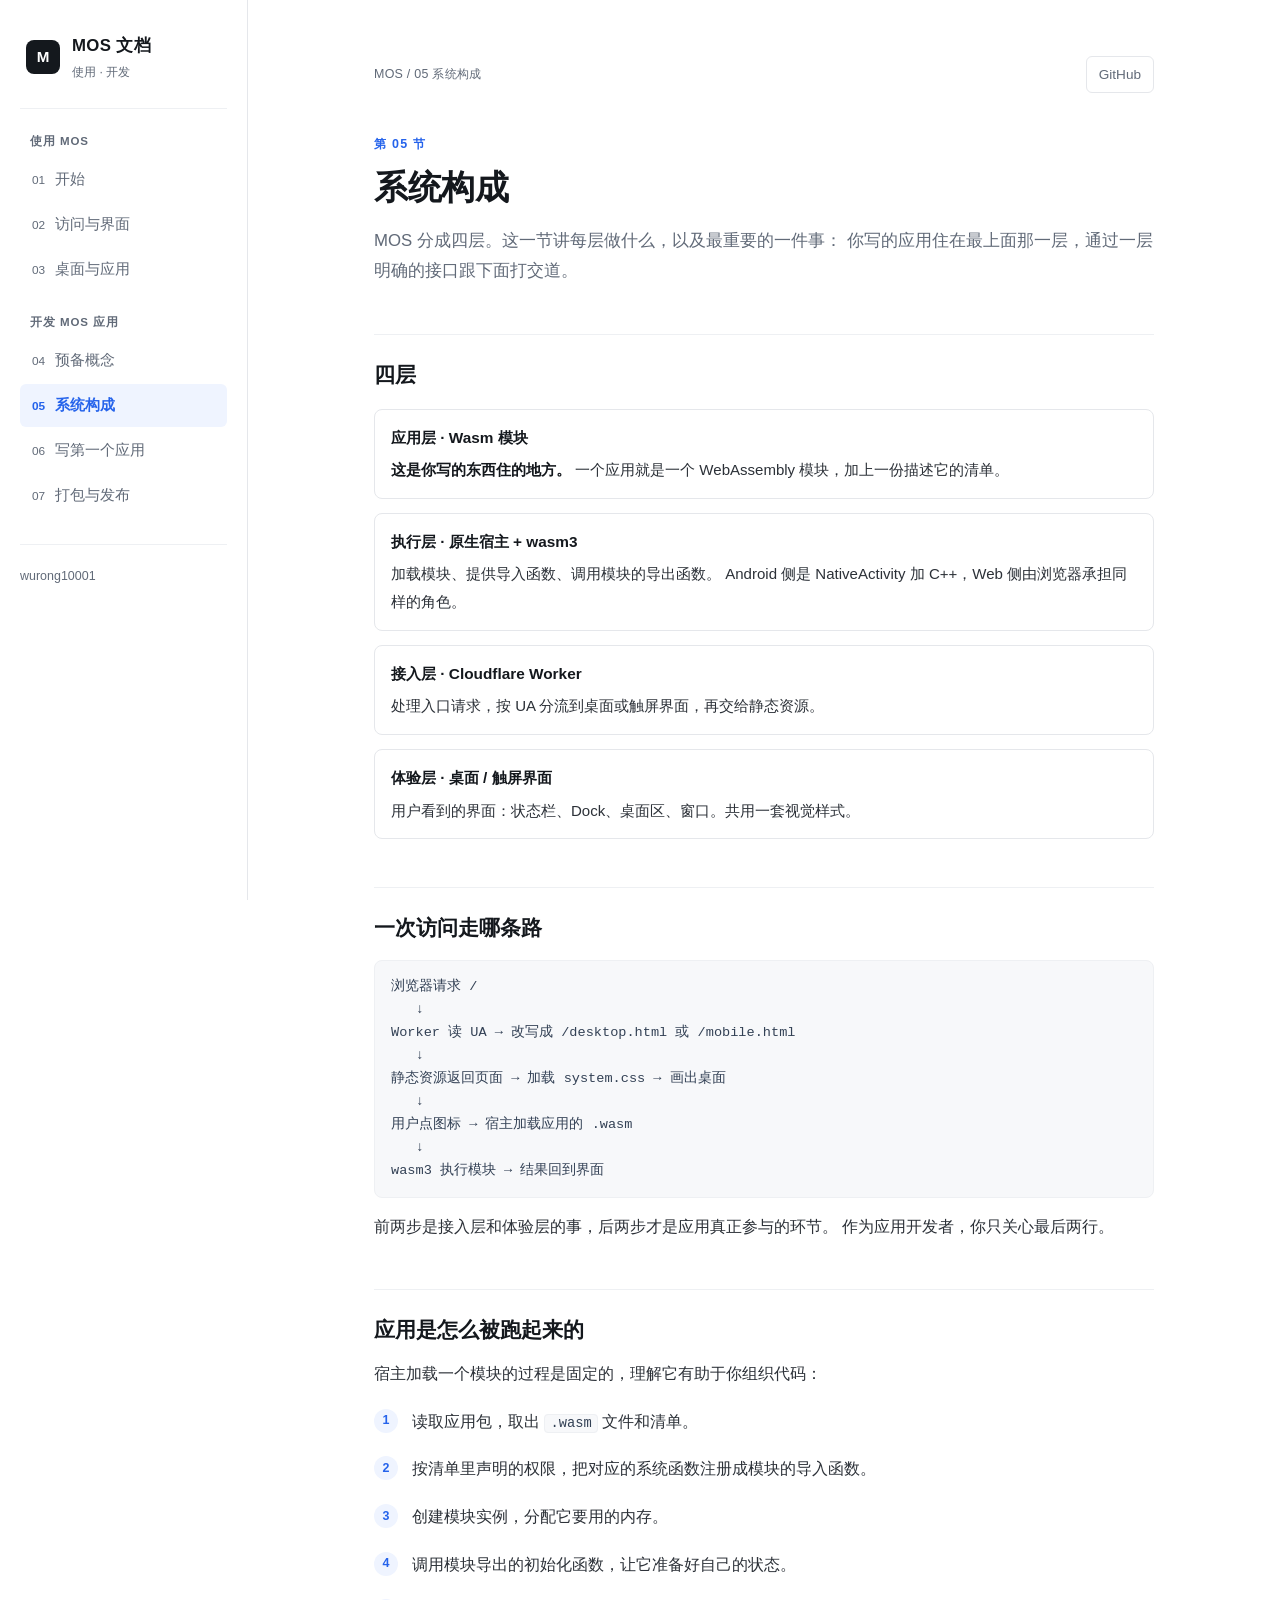
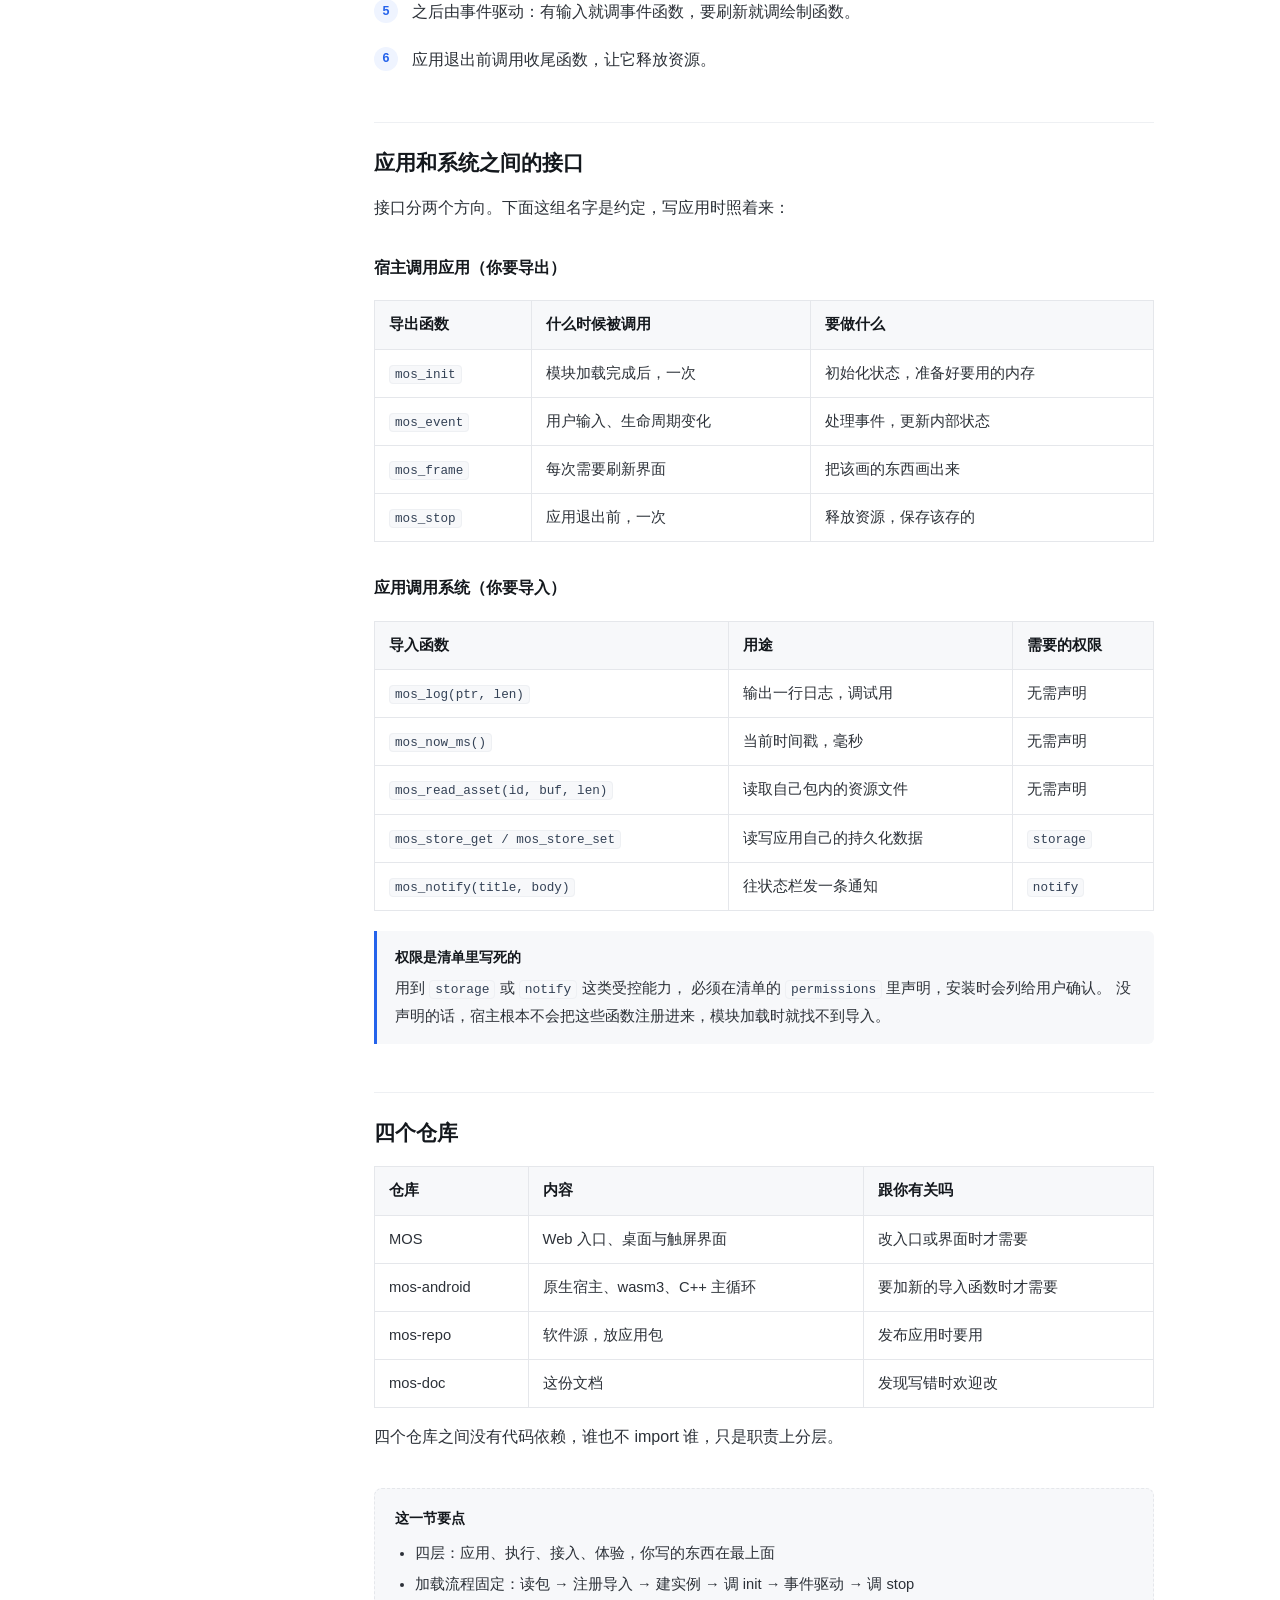
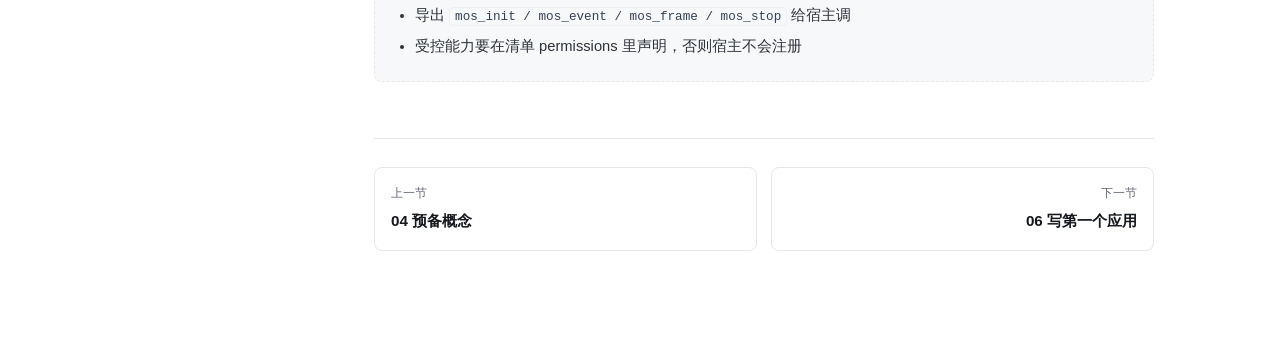
==== commit c1632cbd: "文档改为面向使用者与应用开发者两条线：新增访问与界面、桌面与应用、写第一个应用、打包与发布，移除项目现状章节" ====
--- a/architecture.html
+++ b/architecture.html
@@ -3,8 +3,8 @@
   <head>
     <meta charset="utf-8" />
     <meta name="viewport" content="width=device-width, initial-scale=1" />
-    <title>MOS 教程 · 系统架构</title>
-    <meta name="description" content="MOS 的四层结构：体验层、接入层、执行层、应用层，以及一次请求的实际走向" />
+    <title>MOS 文档 · 系统构成</title>
+    <meta name="description" content="MOS 的四层结构，以及应用模块在哪一层被加载执行" />
     <link rel="stylesheet" href="./assets/style.css" />
   </head>
   <body>
@@ -13,18 +13,21 @@
         <div class="brand-wrap">
           <div class="brand-mark">M</div>
           <div>
-            <div class="brand-name">MOS 教程</div>
-            <div class="brand-subtitle">从入口读到运行时</div>
+            <div class="brand-name">MOS 文档</div>
+            <div class="brand-subtitle">使用 · 开发</div>
           </div>
         </div>
 
         <nav class="nav" aria-label="章节导航">
+          <div class="nav-group">使用 MOS</div>
           <a class="nav-item" href="./index.html"><span class="nav-no">01</span>开始</a>
-          <a class="nav-item" href="./concepts.html"><span class="nav-no">02</span>预备概念</a>
-          <a class="nav-item active" href="./architecture.html"><span class="nav-no">03</span>系统架构</a>
-          <a class="nav-item" href="./repos.html"><span class="nav-no">04</span>代码在哪</a>
-          <a class="nav-item" href="./development.html"><span class="nav-no">05</span>动手跑起来</a>
-          <a class="nav-item" href="./roadmap.html"><span class="nav-no">06</span>继续深入</a>
+          <a class="nav-item" href="./access.html"><span class="nav-no">02</span>访问与界面</a>
+          <a class="nav-item" href="./using.html"><span class="nav-no">03</span>桌面与应用</a>
+          <div class="nav-group">开发 MOS 应用</div>
+          <a class="nav-item" href="./concepts.html"><span class="nav-no">04</span>预备概念</a>
+          <a class="nav-item active" href="./architecture.html"><span class="nav-no">05</span>系统构成</a>
+          <a class="nav-item" href="./appdev.html"><span class="nav-no">06</span>写第一个应用</a>
+          <a class="nav-item" href="./packaging.html"><span class="nav-no">07</span>打包与发布</a>
         </nav>
 
         <div class="sidebar-foot">
@@ -35,126 +38,216 @@
       <main class="content">
         <div class="wrap">
           <header class="topbar">
-            <div class="crumb">MOS / 03 系统架构</div>
+            <div class="crumb">MOS / 05 系统构成</div>
             <a class="header-action" href="https://github.com/wurong10001" target="_blank" rel="noreferrer">GitHub</a>
           </header>
 
-          <span class="lesson-no">第 03 节</span>
-          <h1>系统架构</h1>
+          <span class="lesson-no">第 05 节</span>
+          <h1>系统构成</h1>
 
           <p class="lead">
-            MOS 分成四层。上面两层跑在 Web 侧，一次 HTTP 请求就走完了；
-            下面两层跑在 Android 侧，跟网络没有关系。这一节讲清楚每层做什么，
-            以及一个关键事实：这两半目前各跑各的，中间没有连起来。
-          </p>
-
-          <h2>四层分别是干什么的</h2>
+            MOS 分成四层。这一节讲每层做什么，以及最重要的一件事：
+            你写的应用住在最上面那一层，通过一层明确的接口跟下面打交道。
+          </p>
+
+          <h2>四层</h2>
           <div class="term-list">
             <div class="term">
-              <span class="term-name">体验层 · desktop.html / mobile.html</span>
-              <p>
-                用户看到的东西。桌面端有状态栏、Dock、欢迎页，深蓝主色；
-                触屏端是另一套布局。两边共用 <code>public/assets/system.css</code>。
+              <span class="term-name">应用层 · Wasm 模块</span>
+              <p>
+                <strong>这是你写的东西住的地方。</strong>
+                一个应用就是一个 WebAssembly 模块，加上一份描述它的清单。
+              </p>
+            </div>
+            <div class="term">
+              <span class="term-name">执行层 · 原生宿主 + wasm3</span>
+              <p>
+                加载模块、提供导入函数、调用模块的导出函数。
+                Android 侧是 NativeActivity 加 C++，Web 侧由浏览器承担同样的角色。
               </p>
             </div>
             <div class="term">
               <span class="term-name">接入层 · Cloudflare Worker</span>
               <p>
-                只有 <code>src/index.js</code> 一个文件。收到请求后判断设备类型，改写到对应页面，再交给静态资源。
-              </p>
-            </div>
-            <div class="term">
-              <span class="term-name">执行层 · NativeActivity + C++</span>
-              <p>
-                Android 侧的宿主。主循环在 <code>main.cpp</code>，调度在 <code>engine.cpp</code>，
-                Wasm 的加载调用在 <code>wasm_runner.cpp</code>。
-              </p>
-            </div>
-            <div class="term">
-              <span class="term-name">应用层 · wasm3 + Wasm 模块</span>
-              <p>
-                应用逻辑编译成 <code>.wasm</code>，交给 wasm3 执行。目前只有一个 <code>sample.wasm</code> 示例。
-              </p>
-            </div>
-          </div>
-
-          <h2>一次访问是怎么走的</h2>
-          <p>这是整个 Web 侧的完整链路，没有别的东西了：</p>
-          <pre class="flow">浏览器 GET /
-   ↓
-Worker (src/index.js) 读 UA
-   ↓
-判定触屏 → pathname = /mobile.html
-判定桌面 → pathname = /desktop.html
-   ↓
-env.ASSETS.fetch() 取静态文件
-   ↓
-返回 HTML → 浏览器加载 system.css → 画出桌面</pre>
-          <p>对应的代码就这几行，全部的服务端逻辑：</p>
-          <pre class="code-block">if (url.pathname === '/') {
-  const isTouchDevice = /android|iphone|ipad|mobile/i.test(userAgent);
-  url.pathname = isTouchDevice ? '/mobile.html' : '/desktop.html';
-}
-return env.ASSETS.fetch(new Request(url, request));</pre>
+                处理入口请求，按 UA 分流到桌面或触屏界面，再交给静态资源。
+              </p>
+            </div>
+            <div class="term">
+              <span class="term-name">体验层 · 桌面 / 触屏界面</span>
+              <p>
+                用户看到的界面：状态栏、Dock、桌面区、窗口。共用一套视觉样式。
+              </p>
+            </div>
+          </div>
+
+          <h2>一次访问走哪条路</h2>
+          <pre class="flow">浏览器请求 /
+   ↓
+Worker 读 UA → 改写成 /desktop.html 或 /mobile.html
+   ↓
+静态资源返回页面 → 加载 system.css → 画出桌面
+   ↓
+用户点图标 → 宿主加载应用的 .wasm
+   ↓
+wasm3 执行模块 → 结果回到界面</pre>
           <p>
-            注意最后一行：改完路径转手给静态资源，Worker 自己不产出内容。
-            所以这一层没有后端、没有数据库，改界面就是改 <code>public</code> 下的 HTML 和 CSS。
-          </p>
-
-          <h2>Android 侧是怎么启动的</h2>
-          <p>流程和 Web 侧完全不同，两者之间没有任何通信：</p>
-          <pre class="flow">系统启动 Activity (NativeActivity)
-   ↓
-native_app_glue 建立事件队列，拉起 C++ 主循环
-   ↓
-main.cpp 循环取事件 → 交给 engine.cpp 分发
-   ↓
-需要跑应用时 wasm_runner.cpp 加载 sample.wasm
-   ↓
-wasm3 逐条解释执行 → 结果回到 C++</pre>
+            前两步是接入层和体验层的事，后两步才是应用真正参与的环节。
+            作为应用开发者，你只关心最后两行。
+          </p>
+
+          <h2>应用是怎么被跑起来的</h2>
+          <p>宿主加载一个模块的过程是固定的，理解它有助于你组织代码：</p>
+          <ol class="steps">
+            <li><p>读取应用包，取出 <code>.wasm</code> 文件和清单。</p></li>
+            <li><p>按清单里声明的权限，把对应的系统函数注册成模块的导入函数。</p></li>
+            <li><p>创建模块实例，分配它要用的内存。</p></li>
+            <li><p>调用模块导出的初始化函数，让它准备好自己的状态。</p></li>
+            <li><p>之后由事件驱动：有输入就调事件函数，要刷新就调绘制函数。</p></li>
+            <li><p>应用退出前调用收尾函数，让它释放资源。</p></li>
+          </ol>
+
+          <h2>应用和系统之间的接口</h2>
           <p>
-            三个 cpp 文件通过 <code>app/src/main/cpp/CMakeLists.txt</code> 编成一个 native library，
-            再放进 <code>jniLibs</code> 打进 APK。
-          </p>
-
-          <h2>现在缺的那一段</h2>
+            接口分两个方向。下面这组名字是约定，写应用时照着来：
+          </p>
+          <h3>宿主调用应用（你要导出）</h3>
+          <div class="table-wrap">
+            <table class="spec-table">
+              <thead>
+                <tr>
+                  <th>导出函数</th>
+                  <th>什么时候被调用</th>
+                  <th>要做什么</th>
+                </tr>
+              </thead>
+              <tbody>
+                <tr>
+                  <td><code>mos_init</code></td>
+                  <td>模块加载完成后，一次</td>
+                  <td>初始化状态，准备好要用的内存</td>
+                </tr>
+                <tr>
+                  <td><code>mos_event</code></td>
+                  <td>用户输入、生命周期变化</td>
+                  <td>处理事件，更新内部状态</td>
+                </tr>
+                <tr>
+                  <td><code>mos_frame</code></td>
+                  <td>每次需要刷新界面</td>
+                  <td>把该画的东西画出来</td>
+                </tr>
+                <tr>
+                  <td><code>mos_stop</code></td>
+                  <td>应用退出前，一次</td>
+                  <td>释放资源，保存该存的</td>
+                </tr>
+              </tbody>
+            </table>
+          </div>
+          <h3>应用调用系统（你要导入）</h3>
+          <div class="table-wrap">
+            <table class="spec-table">
+              <thead>
+                <tr>
+                  <th>导入函数</th>
+                  <th>用途</th>
+                  <th>需要的权限</th>
+                </tr>
+              </thead>
+              <tbody>
+                <tr>
+                  <td><code>mos_log(ptr, len)</code></td>
+                  <td>输出一行日志，调试用</td>
+                  <td>无需声明</td>
+                </tr>
+                <tr>
+                  <td><code>mos_now_ms()</code></td>
+                  <td>当前时间戳，毫秒</td>
+                  <td>无需声明</td>
+                </tr>
+                <tr>
+                  <td><code>mos_read_asset(id, buf, len)</code></td>
+                  <td>读取自己包内的资源文件</td>
+                  <td>无需声明</td>
+                </tr>
+                <tr>
+                  <td><code>mos_store_get / mos_store_set</code></td>
+                  <td>读写应用自己的持久化数据</td>
+                  <td><code>storage</code></td>
+                </tr>
+                <tr>
+                  <td><code>mos_notify(title, body)</code></td>
+                  <td>往状态栏发一条通知</td>
+                  <td><code>notify</code></td>
+                </tr>
+              </tbody>
+            </table>
+          </div>
           <div class="callout">
-            <span class="label">这是理解现状最重要的一点</span>
+            <span class="label">权限是清单里写死的</span>
             <p>
-              Wasm 模块目前拿不到任何系统能力。它没有文件、没有网络、拿不到时间，只能自己算自己的。
-              原因在 02 节讲过：Wasm 跑在沙箱里，要用外部能力得由宿主导入函数，而这套导入约定还没写。
+              用到 <code>storage</code> 或 <code>notify</code> 这类受控能力，
+              必须在清单的 <code>permissions</code> 里声明，安装时会列给用户确认。
+              没声明的话，宿主根本不会把这些函数注册进来，模块加载时就找不到导入。
             </p>
-            <p>
-              所以严格来说，现在还没有真正的「应用」，只有一个能跑起来的 Wasm 示例。
-              后面所有关于应用的设想，都卡在这一步。
-            </p>
-          </div>
-          <p>另外几处还没接上的地方：</p>
-          <ul class="bullet-list">
-            <li>Web 端和 Android 端各写一套界面，视觉靠人工对齐，没有共享的部分</li>
-            <li>桌面上的图标点开没有实际内容，Dock 目前是静态的</li>
-            <li>应用从哪来、怎么装、版本怎么管都还没开始设计</li>
-            <li>Native 层有日志和崩溃处理，Web 侧什么都没有</li>
-          </ul>
+          </div>
+
+          <h2>四个仓库</h2>
+          <div class="table-wrap">
+            <table class="spec-table">
+              <thead>
+                <tr>
+                  <th>仓库</th>
+                  <th>内容</th>
+                  <th>跟你有关吗</th>
+                </tr>
+              </thead>
+              <tbody>
+                <tr>
+                  <td>MOS</td>
+                  <td>Web 入口、桌面与触屏界面</td>
+                  <td>改入口或界面时才需要</td>
+                </tr>
+                <tr>
+                  <td>mos-android</td>
+                  <td>原生宿主、wasm3、C++ 主循环</td>
+                  <td>要加新的导入函数时才需要</td>
+                </tr>
+                <tr>
+                  <td>mos-repo</td>
+                  <td>软件源，放应用包</td>
+                  <td>发布应用时要用</td>
+                </tr>
+                <tr>
+                  <td>mos-doc</td>
+                  <td>这份文档</td>
+                  <td>发现写错时欢迎改</td>
+                </tr>
+              </tbody>
+            </table>
+          </div>
+          <p>
+            四个仓库之间没有代码依赖，谁也不 import 谁，只是职责上分层。
+          </p>
 
           <div class="check">
             <h3>这一节要点</h3>
             <ul>
-              <li>四层：体验、接入、执行、应用，前两层在 Web，后两层在 Android</li>
-              <li>Web 侧一次请求走完，Worker 只做 UA 分流，最终由静态资源产出页面</li>
-              <li>Android 侧由 NativeActivity 拉起 C++ 主循环，wasm3 负责执行模块</li>
-              <li>两半之间没有通信，Wasm 拿不到系统能力是当前最大的缺口</li>
+              <li>四层：应用、执行、接入、体验，你写的东西在最上面</li>
+              <li>加载流程固定：读包 → 注册导入 → 建实例 → 调 init → 事件驱动 → 调 stop</li>
+              <li>导出 <code>mos_init / mos_event / mos_frame / mos_stop</code> 给宿主调</li>
+              <li>受控能力要在清单 permissions 里声明，否则宿主不会注册</li>
             </ul>
           </div>
 
           <nav class="pager">
             <a class="pager-item" href="./concepts.html">
               <span>上一节</span>
-              <strong>02 预备概念</strong>
+              <strong>04 预备概念</strong>
             </a>
-            <a class="pager-item pager-next" href="./repos.html">
+            <a class="pager-item pager-next" href="./appdev.html">
               <span>下一节</span>
-              <strong>04 代码在哪</strong>
+              <strong>06 写第一个应用</strong>
             </a>
           </nav>
         </div>
--- a/assets/style.css
+++ b/assets/style.css
@@ -82,8 +82,19 @@
 .nav {
   display: grid;
   gap: 2px;
-  margin-top: 22px;
-}
+  margin-top: 18px;
+}
+
+.nav-group {
+  margin: 18px 0 4px;
+  padding: 0 10px;
+  font-size: 0.72rem;
+  font-weight: 700;
+  color: var(--muted);
+  letter-spacing: 0.08em;
+}
+
+.nav-group:first-of-type { margin-top: 4px; }
 
 .nav-item {
   display: flex;
